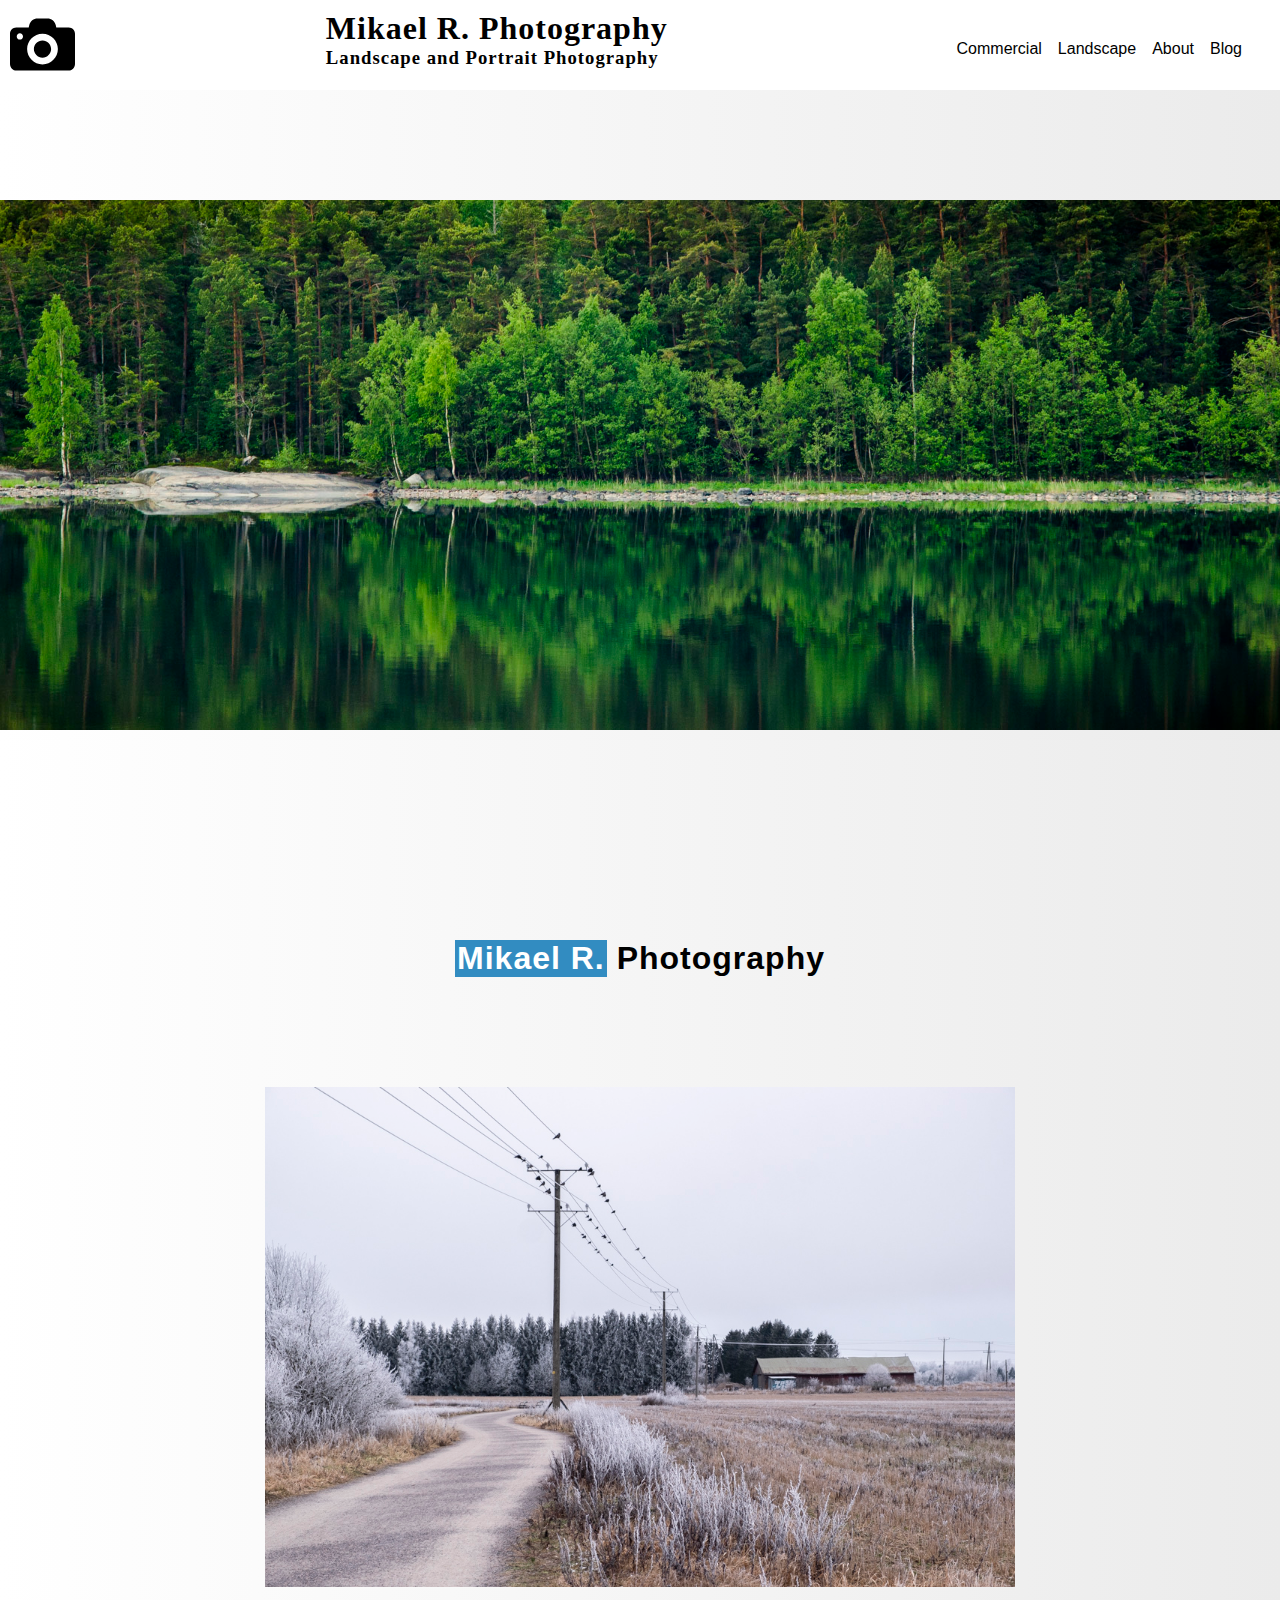
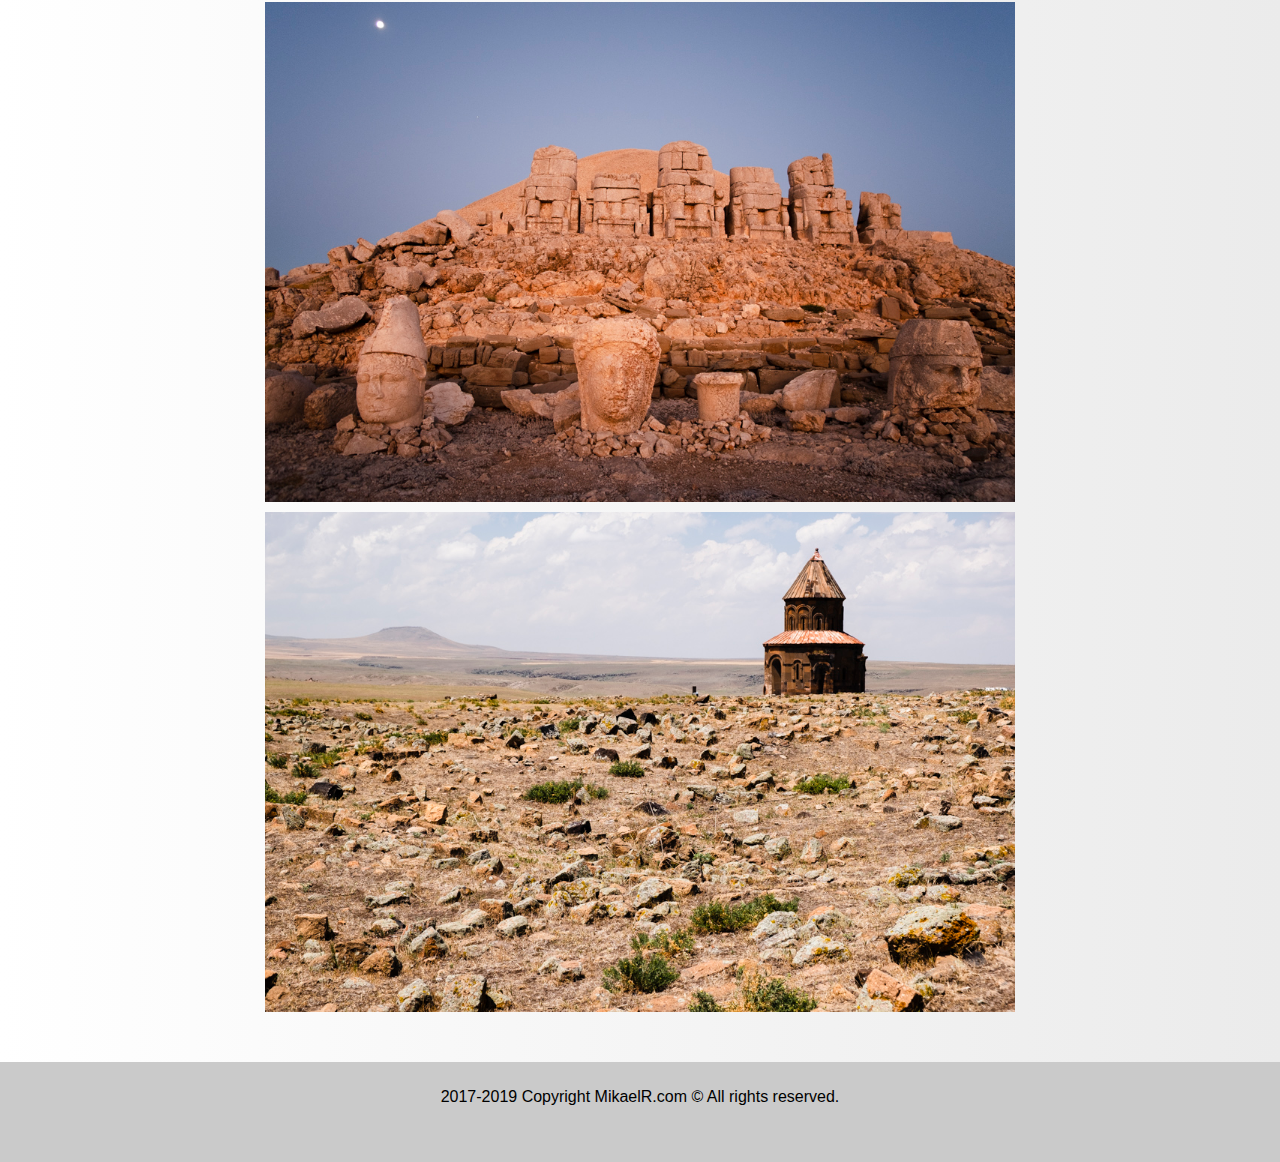
==== index.html @ 6e0b529d "added photo website template" ====
<!DOCTYPE html>
<html>
<head>
	<title>Static Photosite</title>
	<link rel="stylesheet" type="text/css" href="style.css">
    <script type="text/javascript" src="script.js"></script>
</head>
<body class="home">
    <header id="stickyheader">
        <div>
            <a href="index.html">
            <img src="camera-logo.svg" class="logo" />
            </a>
        </div>
        <div>
            <li class="listtitle">
            <div class="titleelement">
                <h1 class="title"><a href="index.html" class="linknone">Mikael R. Photography</a></h1>
            </div>
            <div class="titleelement">
                <h3 class="subtitle">Landscape and Portrait Photography</h3>
            </div>
            </li>
        </div>
        <div class="menuelement">
            <a href="commercial.html" class="menuitem">Commercial</a>
            <a href="landscape.html" class="menuitem">Landscape</a>
            <a href="about.html" class="menuitem">About</a>
            <a href="blog.html" class="menuitem">Blog</a>
        </div>
    </header>
    <div class="headerspacer"></div>
    <div class="bannerparallax"></div>
    <div class="titlecontainer">
        <div class="titleelementlow">
            <h1 class="title inverted">Mikael&nbsp;R.</h1>
            <h1 class="title">&nbsp;Photography</h1>
        </div>
    </div>
    <div class="container">
        <div class="secphoto">
           <a href="albums/album1.html"> <img class="photoframe" src="img/photo-1.jpg" /></a>
            <div class="overlay">
                <div>
                    <a href="albums/album1.html"  class="text">
                        Landscape
                    </a>
                </div>
            </div>
        </div>
        <div class="secphoto">
            <img class="photoframe" src="img/photo-2.jpg" />
            <div class="overlay">
                <div>
                     <a href="albums/album1.html" class="text">
                        Seascape
                     </a>
                </div>
            </div>
        </div>
        <div class="secphoto last">
            <img class="photoframe" src="img/photo-3.jpg" />
            <div class="overlay">
                <div>
                    <a href="albums/album1.html" class="text" >
                        Mountains
                    </a>
                </div>
            </div>
        </div>
    </div>
	<footer>
        <div>
            <p class="ftext">2017-2019 Copyright MikaelR.com © All rights reserved.</p>
        </div>
    </footer>
</body>
</html>
---- style.css ----
body {
    font-family: Arial;
    background: linear-gradient(to left, rgb(235, 235, 235) 0%, rgb(255, 255, 255) 100%);
    margin: 0px;
  }

header {
  position: fixed;
  width: 100%;
  margin-bottom: 0px;
  height: 90px;
    top: 0;
    display: flex;
    background: white;
    justify-content: space-between;
    flex-direction: row;
    flex-wrap: wrap;
    font-family: 'Roboto';
    z-index: 999;
}

footer {
  background: rgb(202, 202, 202);
  height: 100px;
  display: flex;
  justify-content: center;
  margin-top: 40px;
}

.ftext {
  padding: 10px;
}

h2 {
  margin: 5px;
}

a:link {
    color: white;
    text-decoration: none;
  }

a:visited {
    color: white;
    text-decoration: none;
  }
  
a:hover {
    text-decoration: none;
    color: rgb(233, 212, 27);
  }
  
a:active {
    text-decoration: none;
    color: white;
  }


  .sticky {
    position: fixed;
    top: 0;
    width: 100%;
  }

  .sticky + .header {
    padding-top: 102px;
  }

.inverted {
  background-color: #328cc1;
  color: white;
  padding: 0px 2px;
}

.headerspacer {
  margin-bottom: 90px;
}


.title {
  letter-spacing: 1px;
  margin: 0;
  text-align: center;
}

.linknone {
  text-decoration: none;
}

a.linknone {
  font-family: 'Roboto';
  color: black;
}

a.linknone:hover {
  color: black;
  background-color: white;
}

.subtitle {
 margin: 0;
 letter-spacing: 1px;
}

.listtitle {
  list-style: none;
  padding: 10px;
}

.banner {
  width: 100%;
  margin-bottom: 10px;
  display: flex;
  object-fit: contain;
  position: relative;
  flex-wrap: wrap;
  justify-content: space-between; 
  
}

.bannerparallax {
 
  background-image: url("img/background.jpg");
  min-height: 750px; 
  width: 100%;
  background-attachment: fixed;
  background-position: center;
  background-repeat: no-repeat;
  background-size: contain;
}

@media only screen and (max-device-width: 1366px) {
  .bannerparallax {
    background-attachment: scroll;
  }
}

.titlecontainer {
  margin: 100px 0px;
  display: flex;
  flex-wrap: wrap;
  justify-content: center;
}


.logo {
  height: 65px;
  width: 65px;
  padding: 12px 0px 0px 10px;
}

.titleelement {
  display: flex;
}



.titleelementlow {
  display: flex;
  flex-wrap: wrap;
  align-content: center;
  text-align: center;
}

.menuelement {
  margin: 30px;
  background: white;
  display: flex;
  justify-content: space-between;
  flex-wrap: wrap;
}

a.menuitem:hover {
    color: #1e87c4;
    background-color: #d6eaf6;
}

a.menuitem {
  margin: 5px; 
  font-family: Garamond, sans-serif;
  text-align: center;
  color: black;
  padding: 5px 3px;
}

.container {
    padding: 0px;
    font-family: 'Courier New', Courier, monospace;
    display: flex;
    flex-wrap: wrap;
    flex-direction: row;
    justify-content: center;
}

.containeralbum {
  padding: 0px;
  width: 100%;
  font-family: 'Courier New', Courier, monospace;
  display: flex;
  flex-wrap: wrap;
  align-items: center;
  flex-direction: column;
  justify-content: center;
}

.secalbum {
  width: 100%;
}

.section {
    max-width: 100%;
    height: auto;
    position: relative;
    display: flex;
    flex-wrap: wrap;
    justify-content: space-between;
}

.floatr {
  float: left;
}


.bodytext {
  margin: 10px 10px 0px 10px;
  max-width: 75%;
  height: auto;
  position: relative;
  display: block;
  padding-bottom: 300px;
}

.longtext {
  max-width: 100%;
  height: auto;
  display: inline-block;
  padding: 10px;
}

.secphoto {
    margin: 10px 10px 0px 10px;
    max-width: 100%;
    height: auto;
    position: relative;
    display: flex;
    flex-wrap: wrap;
    flex-direction: row;
    justify-content: space-between; 
}

.gcover {
  margin: 10px 10px 0px 10px;
  max-width: 100%;
  height: auto;
  position: relative;
  display: flex;
  flex-wrap: wrap;
  flex-direction: row;
  justify-content: space-between; 
}

.gcover:hover .photoframe {
  opacity: 0.7;
}

.gcover:hover .overlay {
  opacity: 0.9;
}

.album {
    max-width: 100%;
    padding: 50px 0px 0px 0px;
    max-height: 800px; 
    transition: .5s ease;
}

.imgtitle {
  font-family: 'Noto Mono';
  font-size: 20px;
}


.secphoto.last {
   margin-bottom: 10px;
}


.photoframe {
    max-width: 100%;
    max-height: 500px;
    object-fit: contain;
    transition: .5s ease;
}

.big {
  height: 700px;
}

p {
    text-align: center;
}

.overlay {
    position: absolute;
    display: inline-block;
    object-fit: contain;
    padding: 10px;
    top: 45%;
    left: 50%;
    opacity: 0;
    transition: .5s ease;
    
  }

  .secphoto:hover .photoframe {
    opacity: 0.7;
  }
  
  .secphoto:hover .overlay {
    opacity: 0.9;
  }

  .text {
    color: white;
    background-color: #4177eb;
    font-size: 16px;
    padding: 16px 32px;
    font-size: 20px;
    position: absolute;
    display: inline-block;
    top: 50%;
    left: 50%;
    -webkit-transform: translate(-50%, -50%);
    -ms-transform: translate(-50%, -50%);
    transform: translate(-50%, -50%);
    text-align: center;
    cursor: pointer;
  }

  .text:hover {
    color: #4177eb;
    background-color: white;
  }
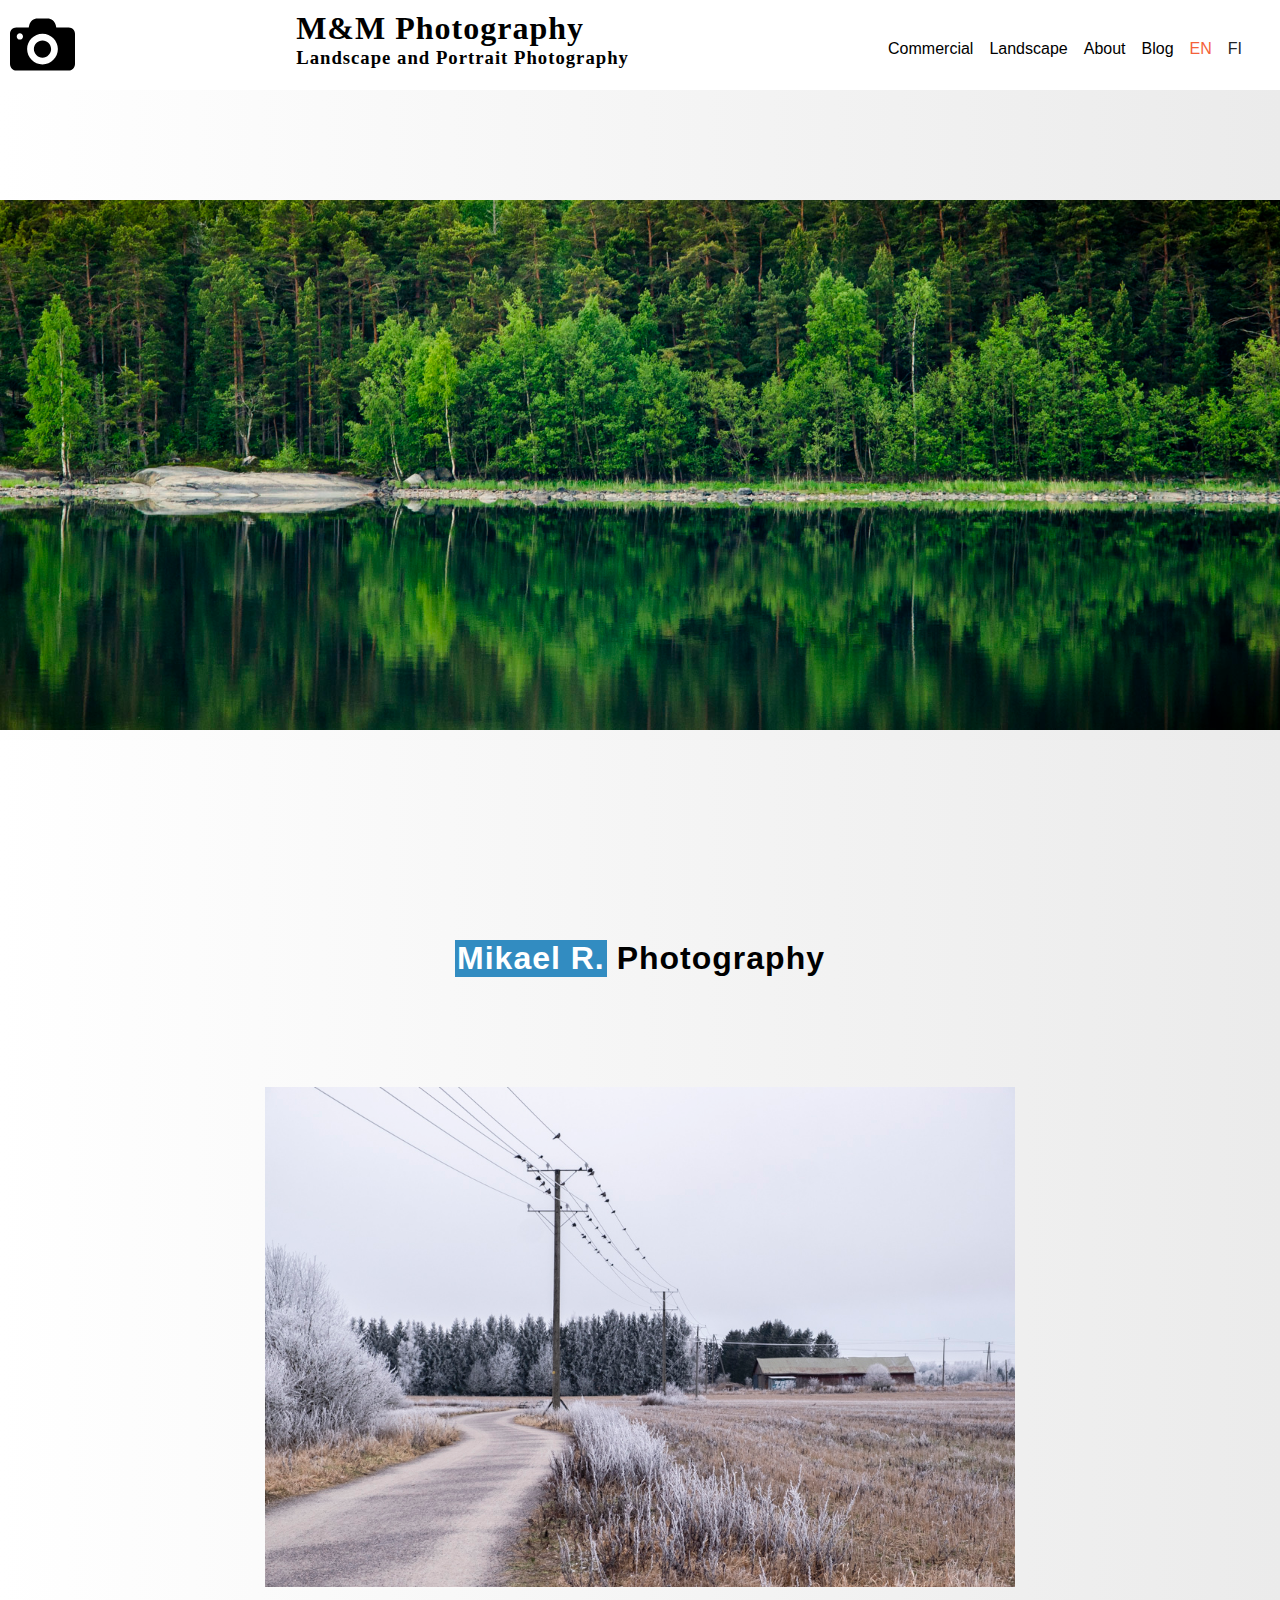
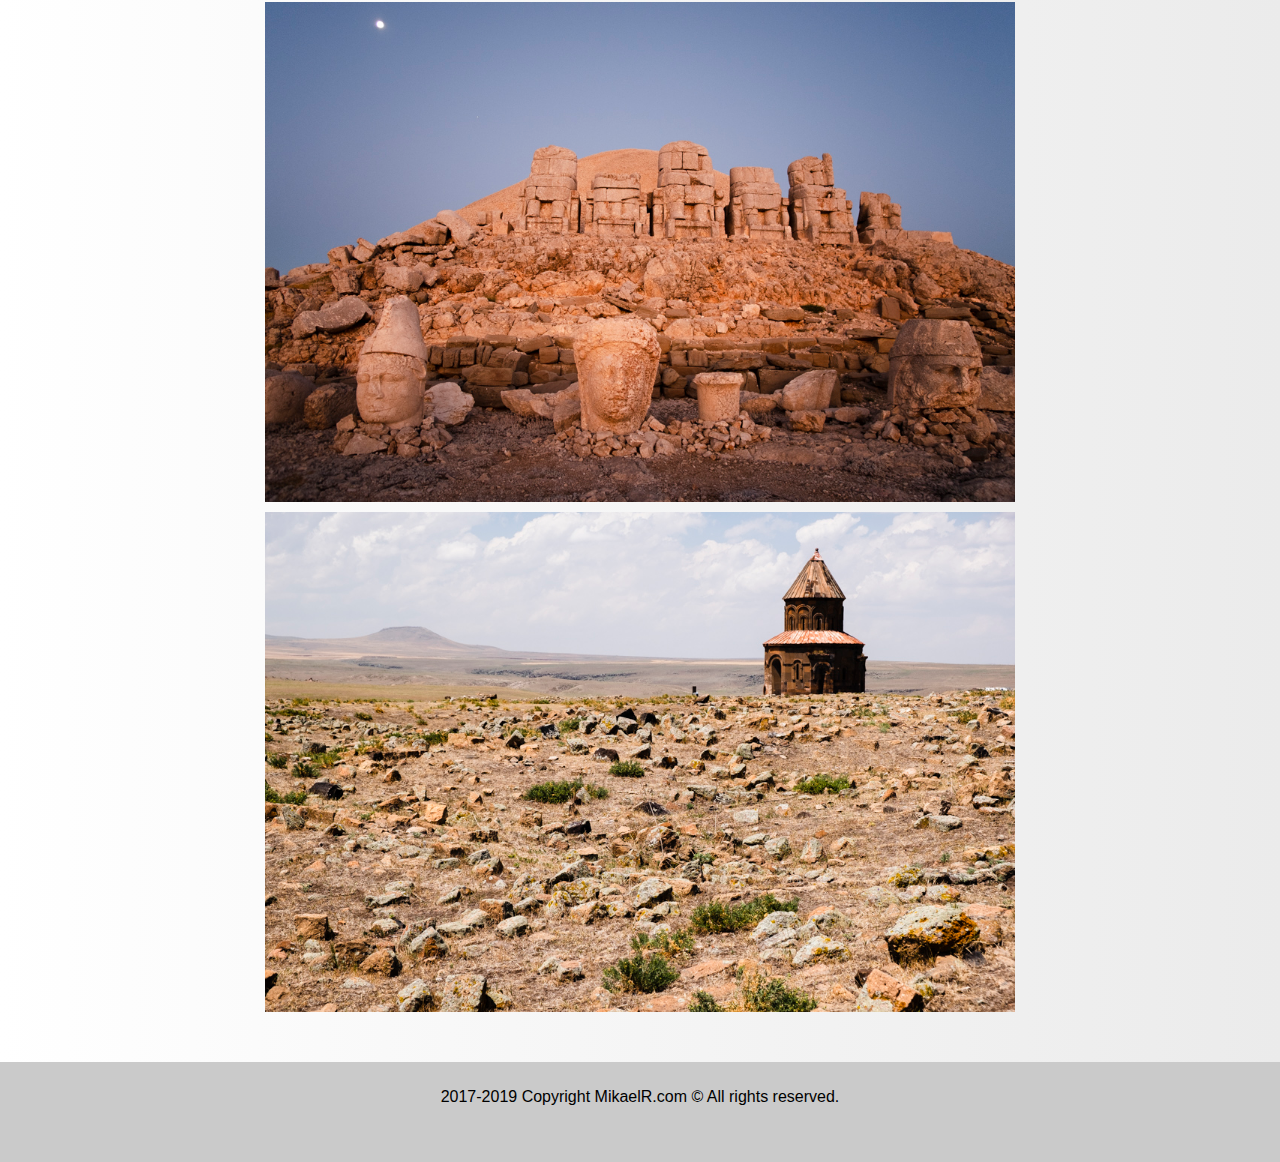
==== commit 29c492a9: "added language switching function" ====
--- a/index.html
+++ b/index.html
@@ -3,9 +3,12 @@
 <head>
 	<title>Static Photosite</title>
 	<link rel="stylesheet" type="text/css" href="style.css">
-    <script type="text/javascript" src="script.js"></script>
+    <script type="text/javascript" src="js/script.js"></script>
+    <script src="https://ajax.googleapis.com/ajax/libs/jquery/3.5.1/jquery.min.js"></script>
+    <script src="js/translate.js"></script>
+    <script src="js/index.js"></script>
 </head>
-<body class="home">
+<body class="home" onload="translate('en','lng-tag')">
     <header id="stickyheader">
         <div>
             <a href="index.html">
@@ -15,7 +18,7 @@
         <div>
             <li class="listtitle">
             <div class="titleelement">
-                <h1 class="title"><a href="index.html" class="linknone">Mikael R. Photography</a></h1>
+                <h1 class="title"><a href="index.html" class="linknone" lng-tag="title"></a></h1>
             </div>
             <div class="titleelement">
                 <h3 class="subtitle">Landscape and Portrait Photography</h3>
@@ -27,6 +30,8 @@
             <a href="landscape.html" class="menuitem">Landscape</a>
             <a href="about.html" class="menuitem">About</a>
             <a href="blog.html" class="menuitem">Blog</a>
+            <a class="menuitem lng" id="enTranslator" href="javascript:void(0);">EN</a>
+            <a class="menuitem lng" id="fiTranslator" href="javascript:void(0);">FI</a>
         </div>
     </header>
     <div class="headerspacer"></div>
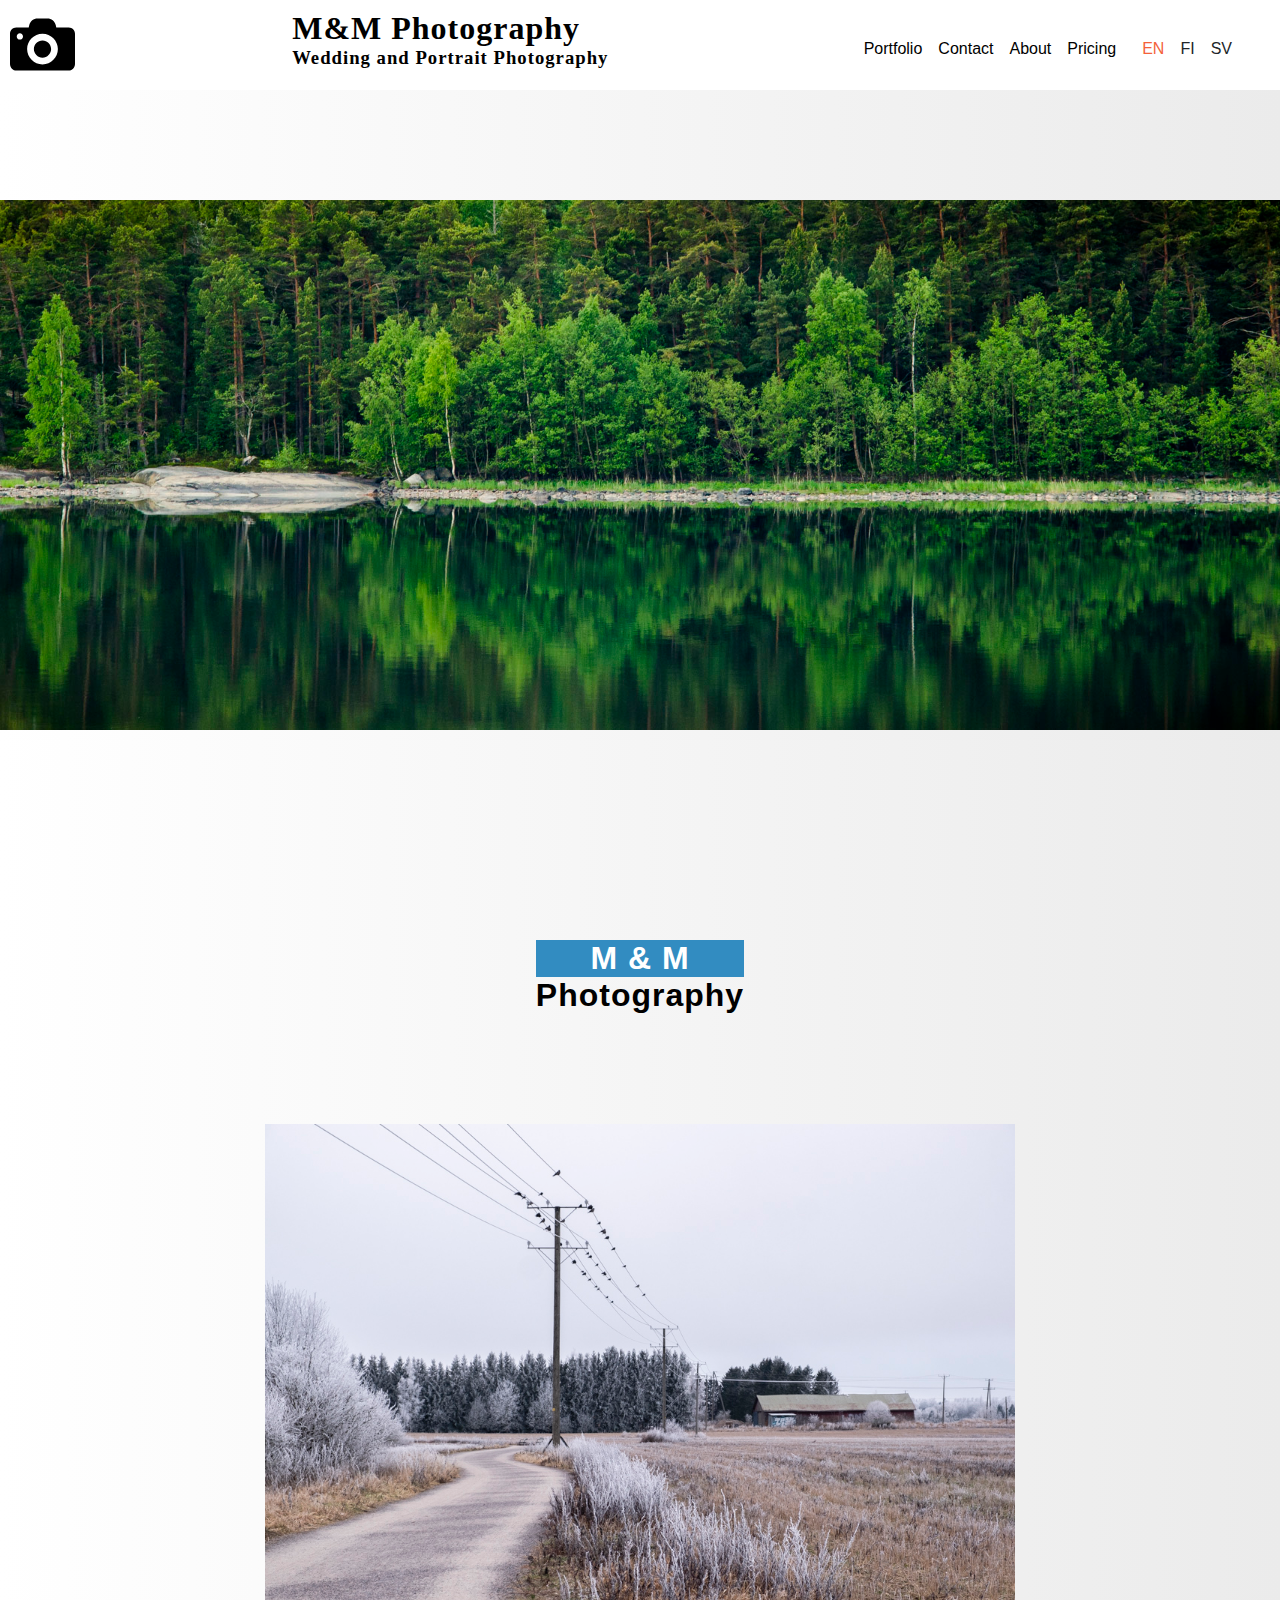
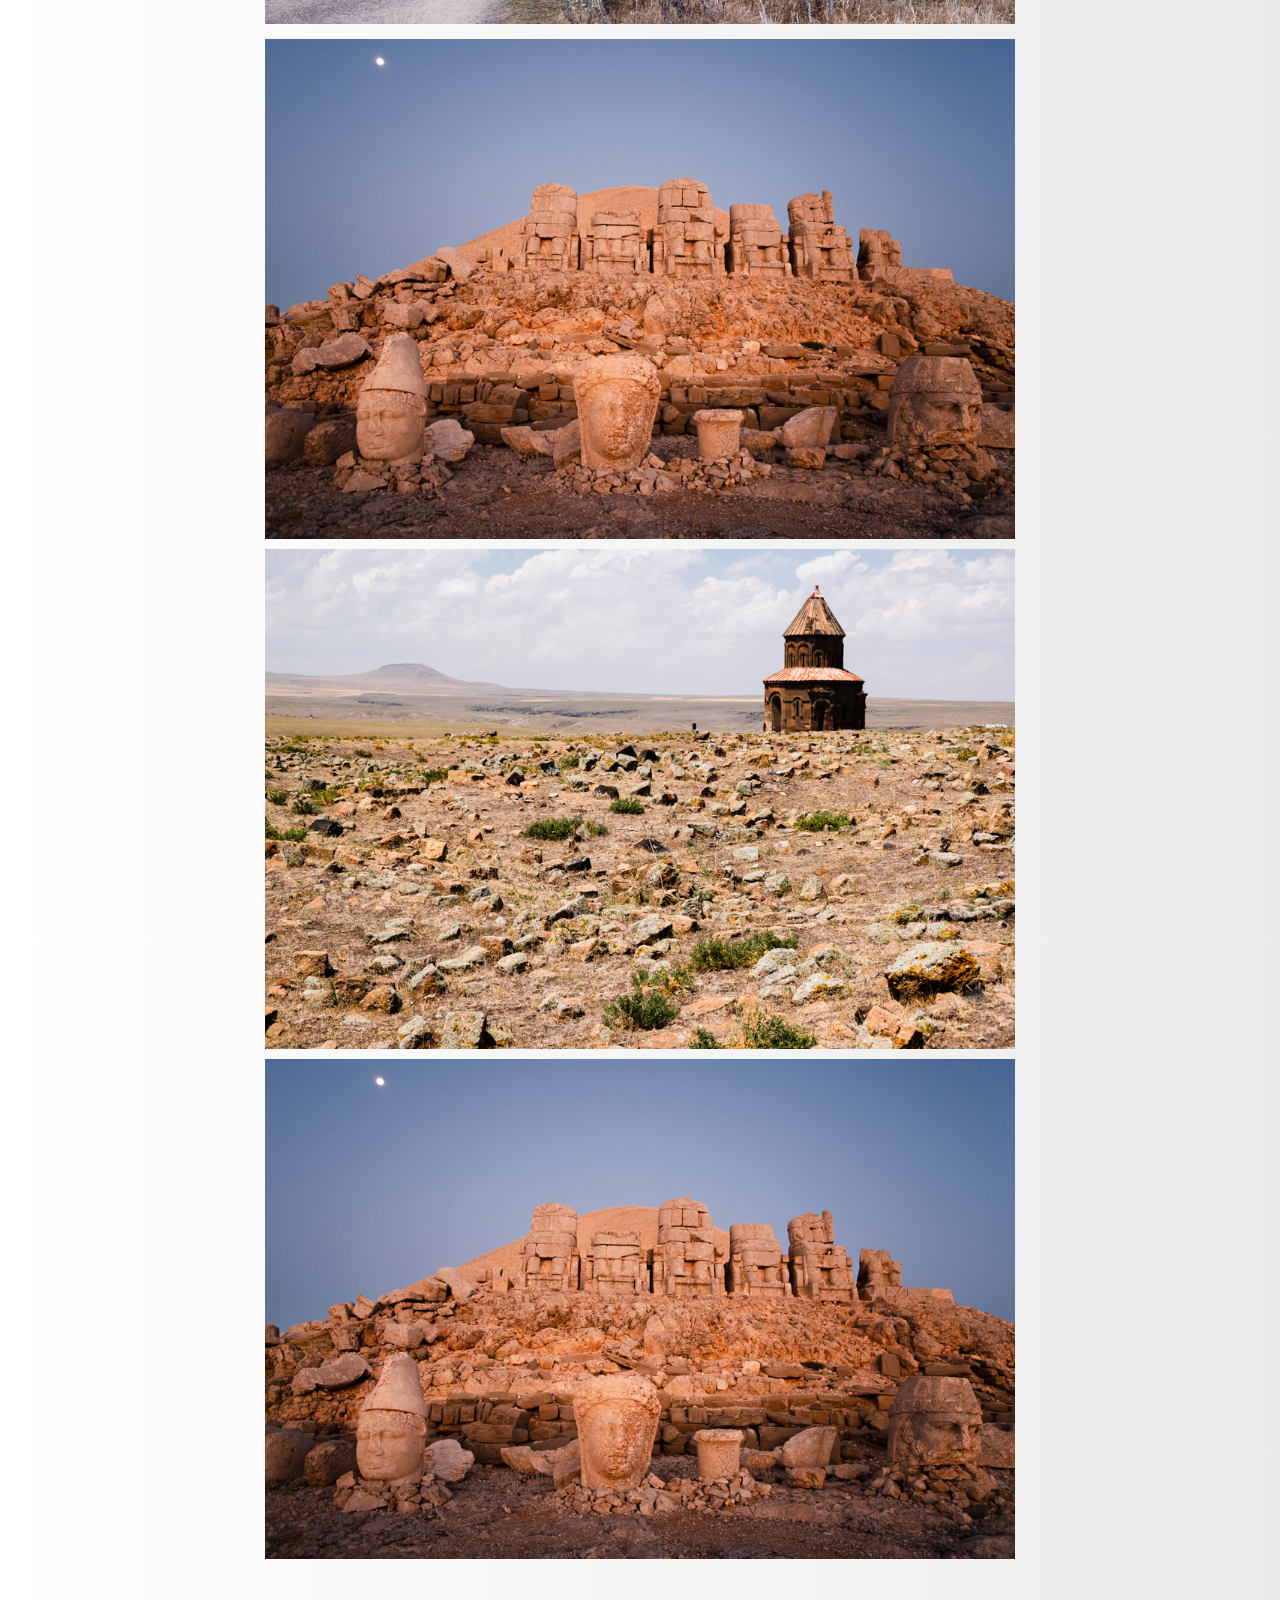
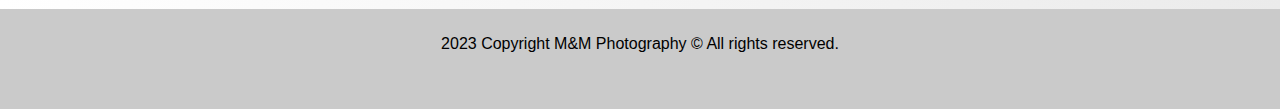
==== commit ca564542: "Updated index page" ====
--- a/index.html
+++ b/index.html
@@ -12,71 +12,79 @@
     <header id="stickyheader">
         <div>
             <a href="index.html">
-            <img src="camera-logo.svg" class="logo" />
+            <img src="logo.svg" class="logo" />
             </a>
         </div>
         <div>
-            <li class="listtitle">
-            <div class="titleelement">
-                <h1 class="title"><a href="index.html" class="linknone" lng-tag="title"></a></h1>
+            <li class="list-title">
+            <div class="title-element">
+                <h1 class="title"><a href="index.html" class="link-none" lng-tag="title"></a></h1>
             </div>
-            <div class="titleelement">
-                <h3 class="subtitle">Landscape and Portrait Photography</h3>
+            <div class="title-element">
+                <h3 class="title-sub" lng-tag="title-sub"></h3>
             </div>
             </li>
         </div>
-        <div class="menuelement">
-            <a href="commercial.html" class="menuitem">Commercial</a>
-            <a href="landscape.html" class="menuitem">Landscape</a>
-            <a href="about.html" class="menuitem">About</a>
-            <a href="blog.html" class="menuitem">Blog</a>
-            <a class="menuitem lng" id="enTranslator" href="javascript:void(0);">EN</a>
-            <a class="menuitem lng" id="fiTranslator" href="javascript:void(0);">FI</a>
+        <div class="menu-element">
+            <a href="portfolio.html" class="menu-item" lng-tag="portfolio"></a>
+            <a href="contact.html" class="menu-item" lng-tag="contact"></a>
+            <a href="about.html" class="menu-item" lng-tag="about"></a>
+            <a href="pricing.html" class="menu-item" lng-tag="pricing"></a>
+            <div class="lang-select">
+                <a class="lang-item" id="enTranslator" href="javascript:void(0);">EN</a>
+                <a class="lang-item" id="fiTranslator" href="javascript:void(0);">FI</a>
+                <a class="lang-item" id="svTranslator" href="javascript:void(0);">SV</a>
+            </div>
         </div>
     </header>
-    <div class="headerspacer"></div>
-    <div class="bannerparallax"></div>
-    <div class="titlecontainer">
-        <div class="titleelementlow">
-            <h1 class="title inverted">Mikael&nbsp;R.</h1>
-            <h1 class="title">&nbsp;Photography</h1>
+    <div class="header-spacer"></div>
+    <div class="banner-parallax"></div>
+    <div class="title-container">
+        <div class="title-elementlow">
+            <h1 class="title inverted">M&nbsp;&&nbsp;M</h1>
+            <h1 class="title" lng-tag="photo"></h1>
         </div>
     </div>
     <div class="container">
-        <div class="secphoto">
-           <a href="albums/album1.html"> <img class="photoframe" src="img/photo-1.jpg" /></a>
+        <div class="sec-photo">
+           <a href="albums/album1.html"> <img class="photo-frame" src="img/photo-1.jpg" /></a>
             <div class="overlay">
                 <div>
-                    <a href="albums/album1.html"  class="text">
-                        Landscape
+                    <a href="albums/album1.html"  class="text" lng-tag="wedding">
                     </a>
                 </div>
             </div>
         </div>
-        <div class="secphoto">
-            <img class="photoframe" src="img/photo-2.jpg" />
+        <div class="sec-photo">
+            <img class="photo-frame" src="img/photo-2.jpg" />
             <div class="overlay">
                 <div>
-                     <a href="albums/album1.html" class="text">
-                        Seascape
+                     <a href="albums/album1.html" class="text" lng-tag="couples">
                      </a>
                 </div>
             </div>
         </div>
-        <div class="secphoto last">
-            <img class="photoframe" src="img/photo-3.jpg" />
+        <div class="sec-photo">
+            <img class="photo-frame" src="img/photo-3.jpg" />
             <div class="overlay">
                 <div>
-                    <a href="albums/album1.html" class="text" >
-                        Mountains
-                    </a>
+                     <a href="albums/album1.html" class="text" lng-tag="portrait">
+                     </a>
+                </div>
+            </div>
+        </div>
+        <div class="sec-photo last">
+            <img class="photo-frame" src="img/photo-4.jpg" />
+            <div class="overlay">
+                <div>
+                    <a href="albums/album1.html" class="text" lng-tag="event"></a>
                 </div>
             </div>
         </div>
     </div>
 	<footer>
         <div>
-            <p class="ftext">2017-2019 Copyright MikaelR.com © All rights reserved.</p>
+            <p class="footer-text" lng-tag="footer">copyright</p>
         </div>
     </footer>
 </body>
--- a/style.css
+++ b/style.css
@@ -27,7 +27,7 @@
   margin-top: 40px;
 }
 
-.ftext {
+.footer-text {
   padding: 10px;
 }
 
@@ -72,7 +72,7 @@
   padding: 0px 2px;
 }
 
-.headerspacer {
+.header-spacer {
   margin-bottom: 90px;
 }
 
@@ -83,26 +83,26 @@
   text-align: center;
 }
 
-.linknone {
+.link-none {
   text-decoration: none;
 }
 
-a.linknone {
+a.link-none {
   font-family: 'Roboto';
   color: black;
 }
 
-a.linknone:hover {
+a.link-none:hover {
   color: black;
   background-color: white;
 }
 
-.subtitle {
+.title-sub {
  margin: 0;
  letter-spacing: 1px;
 }
 
-.listtitle {
+.list-title {
   list-style: none;
   padding: 10px;
 }
@@ -118,7 +118,7 @@
   
 }
 
-.bannerparallax {
+.banner-parallax {
  
   background-image: url("img/background.jpg");
   min-height: 750px; 
@@ -130,12 +130,12 @@
 }
 
 @media only screen and (max-device-width: 1366px) {
-  .bannerparallax {
+  .banner-parallax {
     background-attachment: scroll;
   }
 }
 
-.titlecontainer {
+.title-container {
   margin: 100px 0px;
   display: flex;
   flex-wrap: wrap;
@@ -149,20 +149,20 @@
   padding: 12px 0px 0px 10px;
 }
 
-.titleelement {
-  display: flex;
-}
-
-
-
-.titleelementlow {
+.title-element {
+  display: flex;
+}
+
+
+
+.title-element-low {
   display: flex;
   flex-wrap: wrap;
   align-content: center;
   text-align: center;
 }
 
-.menuelement {
+.menu-element {
   margin: 30px;
   background: white;
   display: flex;
@@ -170,12 +170,27 @@
   flex-wrap: wrap;
 }
 
-a.menuitem:hover {
+a.menu-item:hover {
     color: #1e87c4;
     background-color: #d6eaf6;
 }
 
-a.menuitem {
+a.menu-item {
+  margin: 5px; 
+  font-family: Garamond, sans-serif;
+  text-align: center;
+  color: black;
+  padding: 5px 3px;
+}
+
+.lang-select {
+  margin: 0px 10px 0px 10px;
+  display: flex;
+  justify-content: space-between;
+  flex-wrap: wrap;
+}
+
+.lang-item {
   margin: 5px; 
   font-family: Garamond, sans-serif;
   text-align: center;
@@ -192,7 +207,7 @@
     justify-content: center;
 }
 
-.containeralbum {
+.container-album {
   padding: 0px;
   width: 100%;
   font-family: 'Courier New', Courier, monospace;
@@ -203,7 +218,7 @@
   justify-content: center;
 }
 
-.secalbum {
+.sec-album {
   width: 100%;
 }
 
@@ -221,7 +236,7 @@
 }
 
 
-.bodytext {
+.body-text {
   margin: 10px 10px 0px 10px;
   max-width: 75%;
   height: auto;
@@ -230,14 +245,14 @@
   padding-bottom: 300px;
 }
 
-.longtext {
+.long-text {
   max-width: 100%;
   height: auto;
   display: inline-block;
   padding: 10px;
 }
 
-.secphoto {
+.sec-photo {
     margin: 10px 10px 0px 10px;
     max-width: 100%;
     height: auto;
@@ -259,7 +274,7 @@
   justify-content: space-between; 
 }
 
-.gcover:hover .photoframe {
+.gcover:hover .photo-frame {
   opacity: 0.7;
 }
 
@@ -274,18 +289,18 @@
     transition: .5s ease;
 }
 
-.imgtitle {
+.img-title {
   font-family: 'Noto Mono';
   font-size: 20px;
 }
 
 
-.secphoto.last {
+.sec-photo.last {
    margin-bottom: 10px;
 }
 
 
-.photoframe {
+.photo-frame {
     max-width: 100%;
     max-height: 500px;
     object-fit: contain;
@@ -312,11 +327,11 @@
     
   }
 
-  .secphoto:hover .photoframe {
+  .sec-photo:hover .photoframe {
     opacity: 0.7;
   }
   
-  .secphoto:hover .overlay {
+  .sec-photo:hover .overlay {
     opacity: 0.9;
   }
 
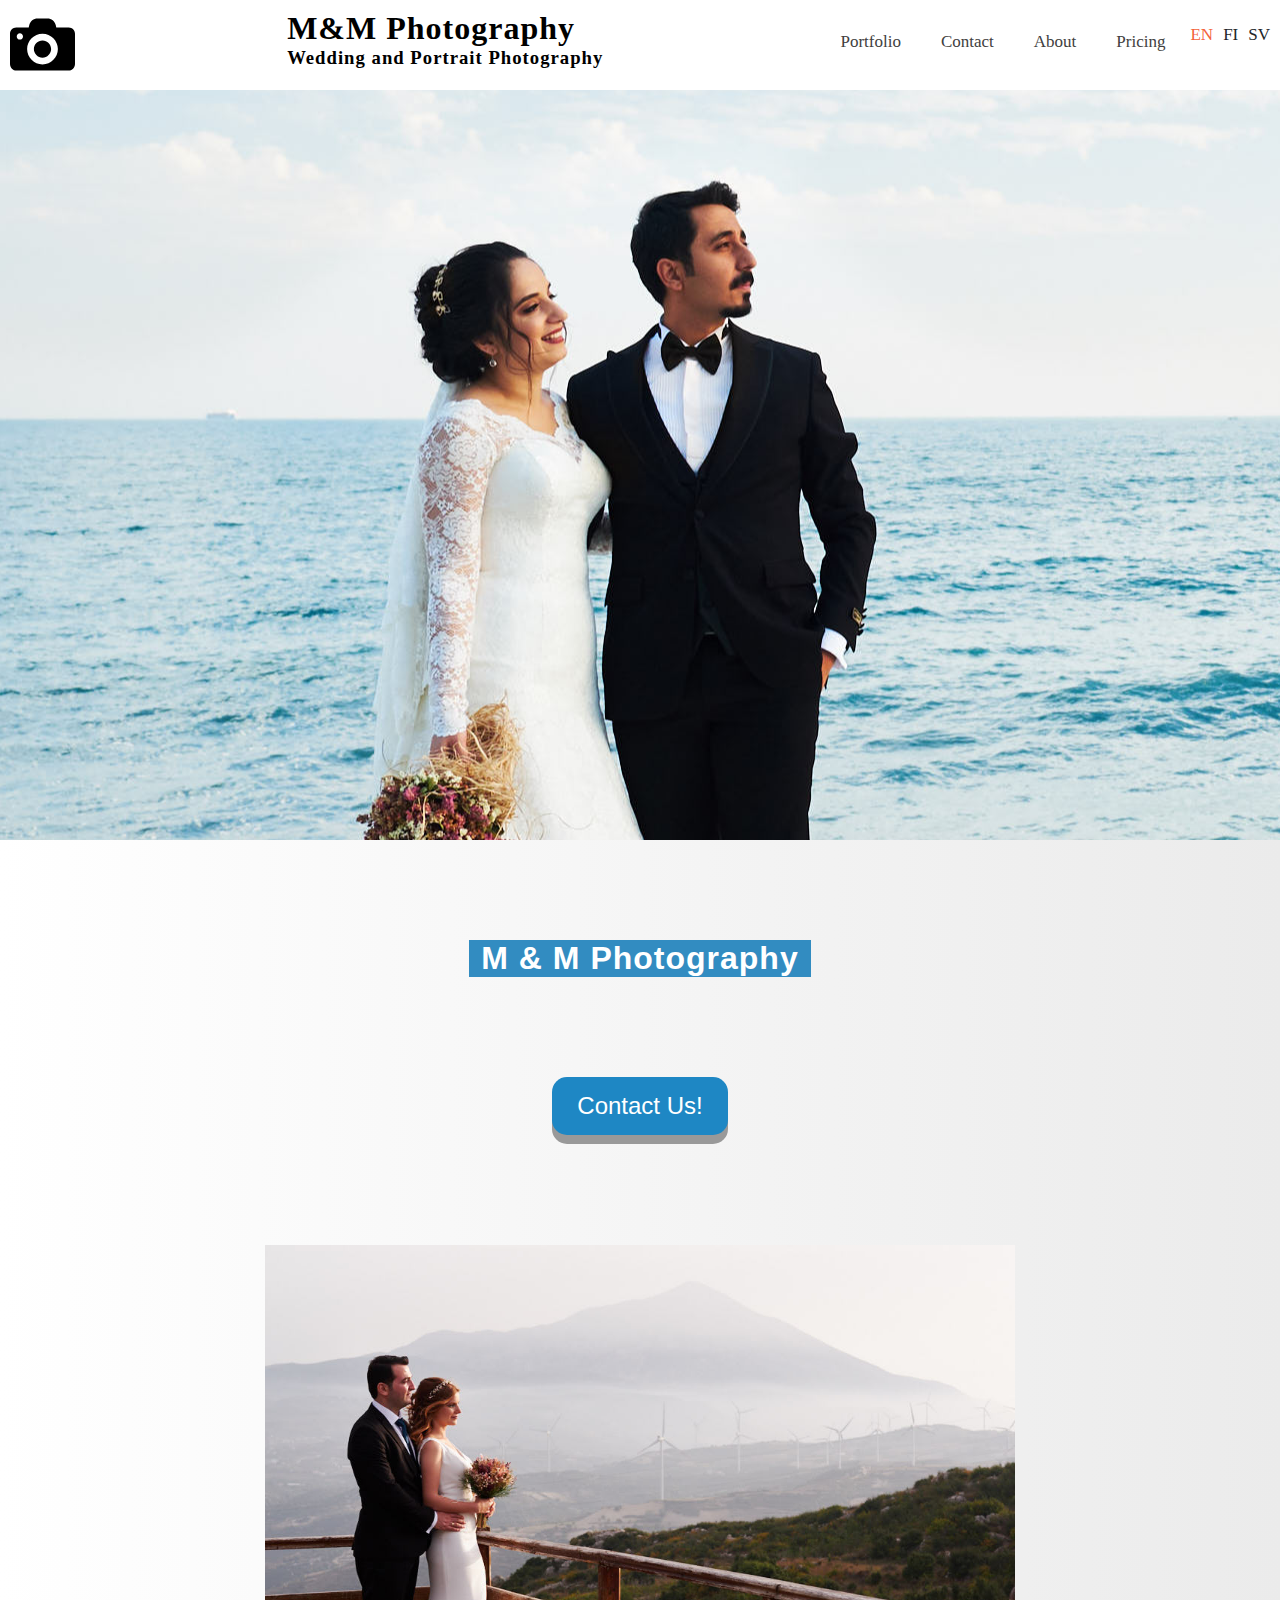
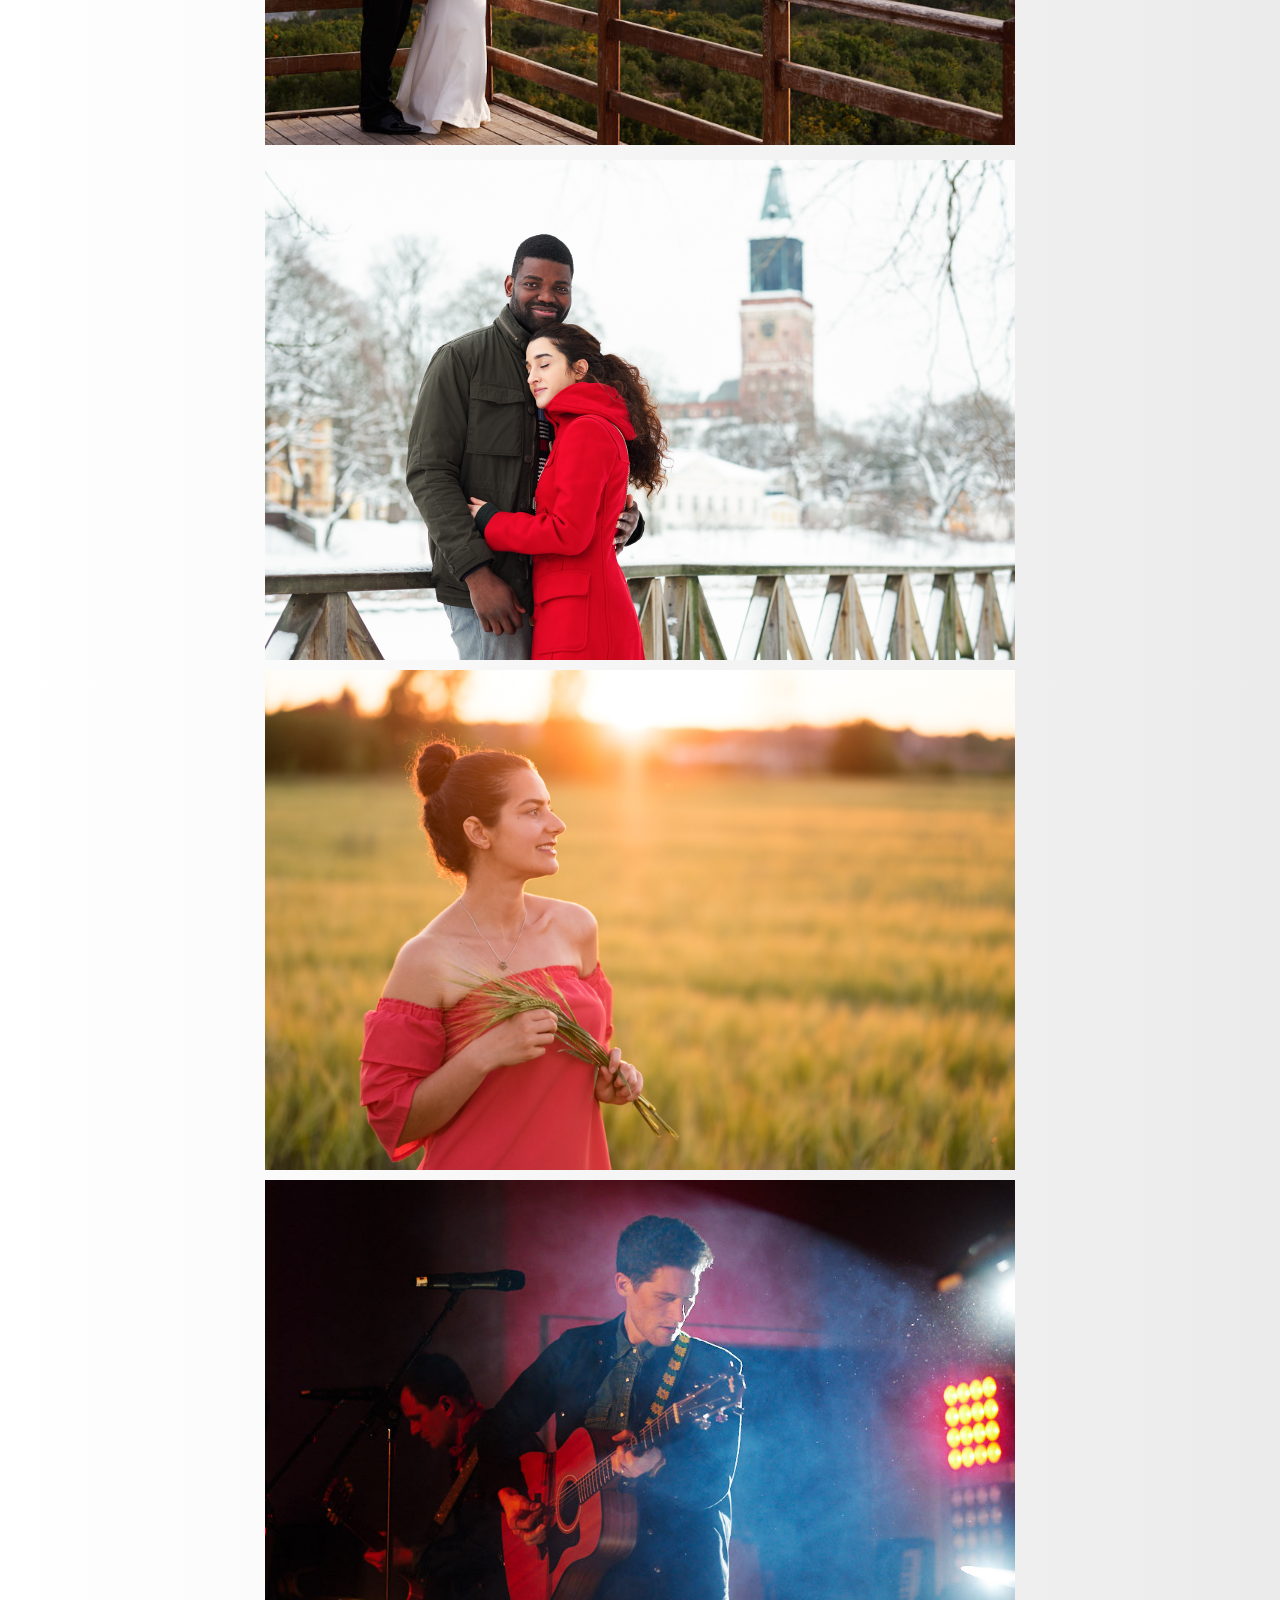
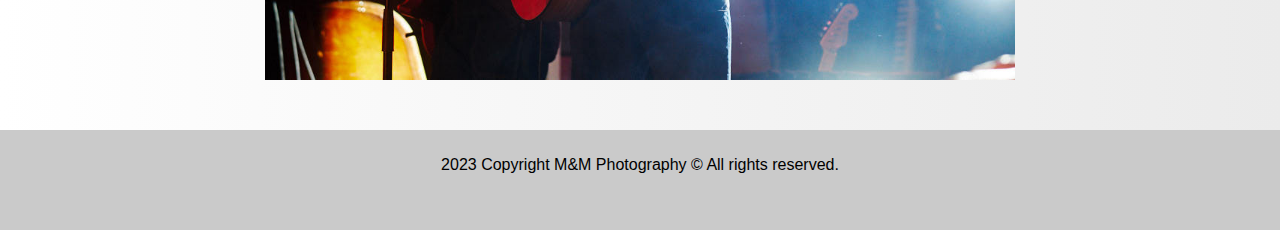
==== commit 2286ad54: "Updates Saturday" ====
--- a/index.html
+++ b/index.html
@@ -25,59 +25,69 @@
             </div>
             </li>
         </div>
-        <div class="menu-element">
-            <a href="portfolio.html" class="menu-item" lng-tag="portfolio"></a>
-            <a href="contact.html" class="menu-item" lng-tag="contact"></a>
-            <a href="about.html" class="menu-item" lng-tag="about"></a>
-            <a href="pricing.html" class="menu-item" lng-tag="pricing"></a>
-            <div class="lang-select">
-                <a class="lang-item" id="enTranslator" href="javascript:void(0);">EN</a>
-                <a class="lang-item" id="fiTranslator" href="javascript:void(0);">FI</a>
-                <a class="lang-item" id="svTranslator" href="javascript:void(0);">SV</a>
-            </div>
+        <div class="topnav" id="navMenu">
+            <a href="javascript:void(0);" class="icon" onclick="showMenu()">
+                <div class="menu-icon">
+                     <div></div>
+                     <div></div>
+                     <div></div>
+                </div>
+            </a>
+            <div class="topnav-space"></div>
+            <a href="portfolio.html" lng-tag="portfolio"></a>
+            <a href="contact.html" lng-tag="contact"></a>
+            <a href="about.html" lng-tag="about"></a>
+            <a href="pricing.html" lng-tag="pricing"></a>
+                <a class="lang-select" id="enTranslator" href="javascript:void(0);">EN</a>
+                <a class="lang-select" id="fiTranslator" href="javascript:void(0);">FI</a>
+                <a class="lang-select" id="svTranslator" href="javascript:void(0);">SV</a>
         </div>
     </header>
     <div class="header-spacer"></div>
     <div class="banner-parallax"></div>
-    <div class="title-container">
-        <div class="title-elementlow">
-            <h1 class="title inverted">M&nbsp;&&nbsp;M</h1>
-            <h1 class="title" lng-tag="photo"></h1>
+    <div class="title-low-container">
+        <div class="title-element-low">
+            <h1 class="title inverted" lng-tag="title-low"></h1>
         </div>
+    </div>
+    <div class="home-contact">
+        <a href="contact.html">
+            <button class="contact-button" type="button" lng-tag="c-button"></button>
+        </a>
     </div>
     <div class="container">
         <div class="sec-photo">
-           <a href="albums/album1.html"> <img class="photo-frame" src="img/photo-1.jpg" /></a>
+           <a href="wedding.html"> <img class="photo-frame" src="img/front-page/wedding.jpg" /></a>
             <div class="overlay">
                 <div>
-                    <a href="albums/album1.html"  class="text" lng-tag="wedding">
+                    <a href="wedding.html"  class="text" lng-tag="wedding">
                     </a>
                 </div>
             </div>
         </div>
         <div class="sec-photo">
-            <img class="photo-frame" src="img/photo-2.jpg" />
+            <img class="photo-frame" src="img/front-page/couples.jpg" />
             <div class="overlay">
                 <div>
-                     <a href="albums/album1.html" class="text" lng-tag="couples">
+                     <a href="couples.html" class="text" lng-tag="couples">
                      </a>
                 </div>
             </div>
         </div>
         <div class="sec-photo">
-            <img class="photo-frame" src="img/photo-3.jpg" />
+            <img class="photo-frame" src="img/front-page/portrait.jpg" />
             <div class="overlay">
                 <div>
-                     <a href="albums/album1.html" class="text" lng-tag="portrait">
+                     <a href="portrait.html" class="text" lng-tag="portrait">
                      </a>
                 </div>
             </div>
         </div>
         <div class="sec-photo last">
-            <img class="photo-frame" src="img/photo-4.jpg" />
+            <img class="photo-frame" src="img/front-page/event.jpg" />
             <div class="overlay">
                 <div>
-                    <a href="albums/album1.html" class="text" lng-tag="event"></a>
+                    <a href="event.html" class="text" lng-tag="event"></a>
                 </div>
             </div>
         </div>
--- a/style.css
+++ b/style.css
@@ -80,7 +80,11 @@
 .title {
   letter-spacing: 1px;
   margin: 0;
-  text-align: center;
+  text-align: left;
+}
+
+.title a {
+  text-align: left;
 }
 
 .link-none {
@@ -105,6 +109,7 @@
 .list-title {
   list-style: none;
   padding: 10px;
+  align-content: left;
 }
 
 .banner {
@@ -120,13 +125,13 @@
 
 .banner-parallax {
  
-  background-image: url("img/background.jpg");
+  background-image: url("img/front-page/background.jpg");
   min-height: 750px; 
   width: 100%;
   background-attachment: fixed;
   background-position: center;
   background-repeat: no-repeat;
-  background-size: contain;
+  background-size: auto;
 }
 
 @media only screen and (max-device-width: 1366px) {
@@ -135,7 +140,7 @@
   }
 }
 
-.title-container {
+.title-low-container {
   margin: 100px 0px;
   display: flex;
   flex-wrap: wrap;
@@ -151,9 +156,9 @@
 
 .title-element {
   display: flex;
-}
-
-
+  align-content: left;
+  text-align: left;
+}
 
 .title-element-low {
   display: flex;
@@ -162,40 +167,79 @@
   text-align: center;
 }
 
-.menu-element {
-  margin: 30px;
-  background: white;
-  display: flex;
-  justify-content: space-between;
-  flex-wrap: wrap;
-}
-
-a.menu-item:hover {
-    color: #1e87c4;
-    background-color: #d6eaf6;
-}
-
-a.menu-item {
-  margin: 5px; 
-  font-family: Garamond, sans-serif;
+.topnav {
+  overflow: hidden;
+  background-color: #ffffff;
+  margin: 20px 5px
+}
+
+.topnav-space {
+  padding-top: 50px;
+  display: none;
+}
+
+.topnav a {
+  float: left;
+  display: block;
+  color: #414040;
+  text-align: center;
+  padding: 12px 20px;
+  text-decoration: none;
+  font-size: 17px;
+}
+
+.topnav a:hover {
+  background-color: #c2c2c2;
+  color: rgb(255, 255, 255);
+}
+
+.topnav a.active {
+  background-color: #f7f7f7;
+  color: rgb(0, 0, 0);
+}
+
+.topnav .icon {
+  display: none;
+}
+
+@media screen and (max-width: 800px) {
+  .topnav a {display: none;}
+  .topnav-space {display:block;}
+  .topnav a.icon {
+    float: right;
+    display: block;
+  }
+}
+
+@media screen and (max-width: 800px) {
+  .topnav.responsive {position: relative;}
+  .topnav.responsive .icon {
+    position: absolute;
+    right: 0;
+    top: 0;
+  }
+  .topnav.responsive a {
+    float: none;
+    display: block;
+    text-align: left;
+  }
+}
+
+.lang-select {
+  margin: 5px 2px;
+  padding: 0px 0px;
+}
+
+a.lang-select {
+  margin: 0px, 2px; 
   text-align: center;
   color: black;
-  padding: 5px 3px;
-}
-
-.lang-select {
-  margin: 0px 10px 0px 10px;
-  display: flex;
-  justify-content: space-between;
-  flex-wrap: wrap;
-}
-
-.lang-item {
-  margin: 5px; 
-  font-family: Garamond, sans-serif;
-  text-align: center;
-  color: black;
-  padding: 5px 3px;
+  padding: 0px 3px;
+}
+
+.lang-select a:hover {
+  background-color: #ffffff;
+  color: rgb(255, 255, 255);
 }
 
 .container {
@@ -355,4 +399,52 @@
   .text:hover {
     color: #4177eb;
     background-color: white;
-  }+  }
+
+  .home-contact {
+    margin: 100px 0px;
+    display: flex;
+    flex-wrap: wrap;
+    justify-content: center;
+  }
+  
+  .contact-button {
+    display: inline-block;
+    padding: 15px 25px;
+    font-size: 24px;
+    cursor: pointer;
+    text-align: center;
+    text-decoration: none;
+    outline: none;
+    color: #fff;
+    background-color: #1e87c4;
+    border: none;
+    border-radius: 15px;
+    box-shadow: 0 9px #999;
+  }
+  
+  .contact-button:hover {
+    background-color: #49a6db;
+  }
+
+  .contact-button:active {
+    background-color: #0f4f74;
+    box-shadow: 0 5px #666;
+    transform: translateY(4px);
+  }
+
+.menu-icon:hover {
+    background-color: #c2c2c2;
+  }
+
+.menu-icon div {
+  width: 35px;
+  height: 5px;
+  background-color: black;
+  margin: 6px 0;
+}
+
+.menu-icon div:hover {
+  background-color: rgb(255, 255, 255);
+
+}
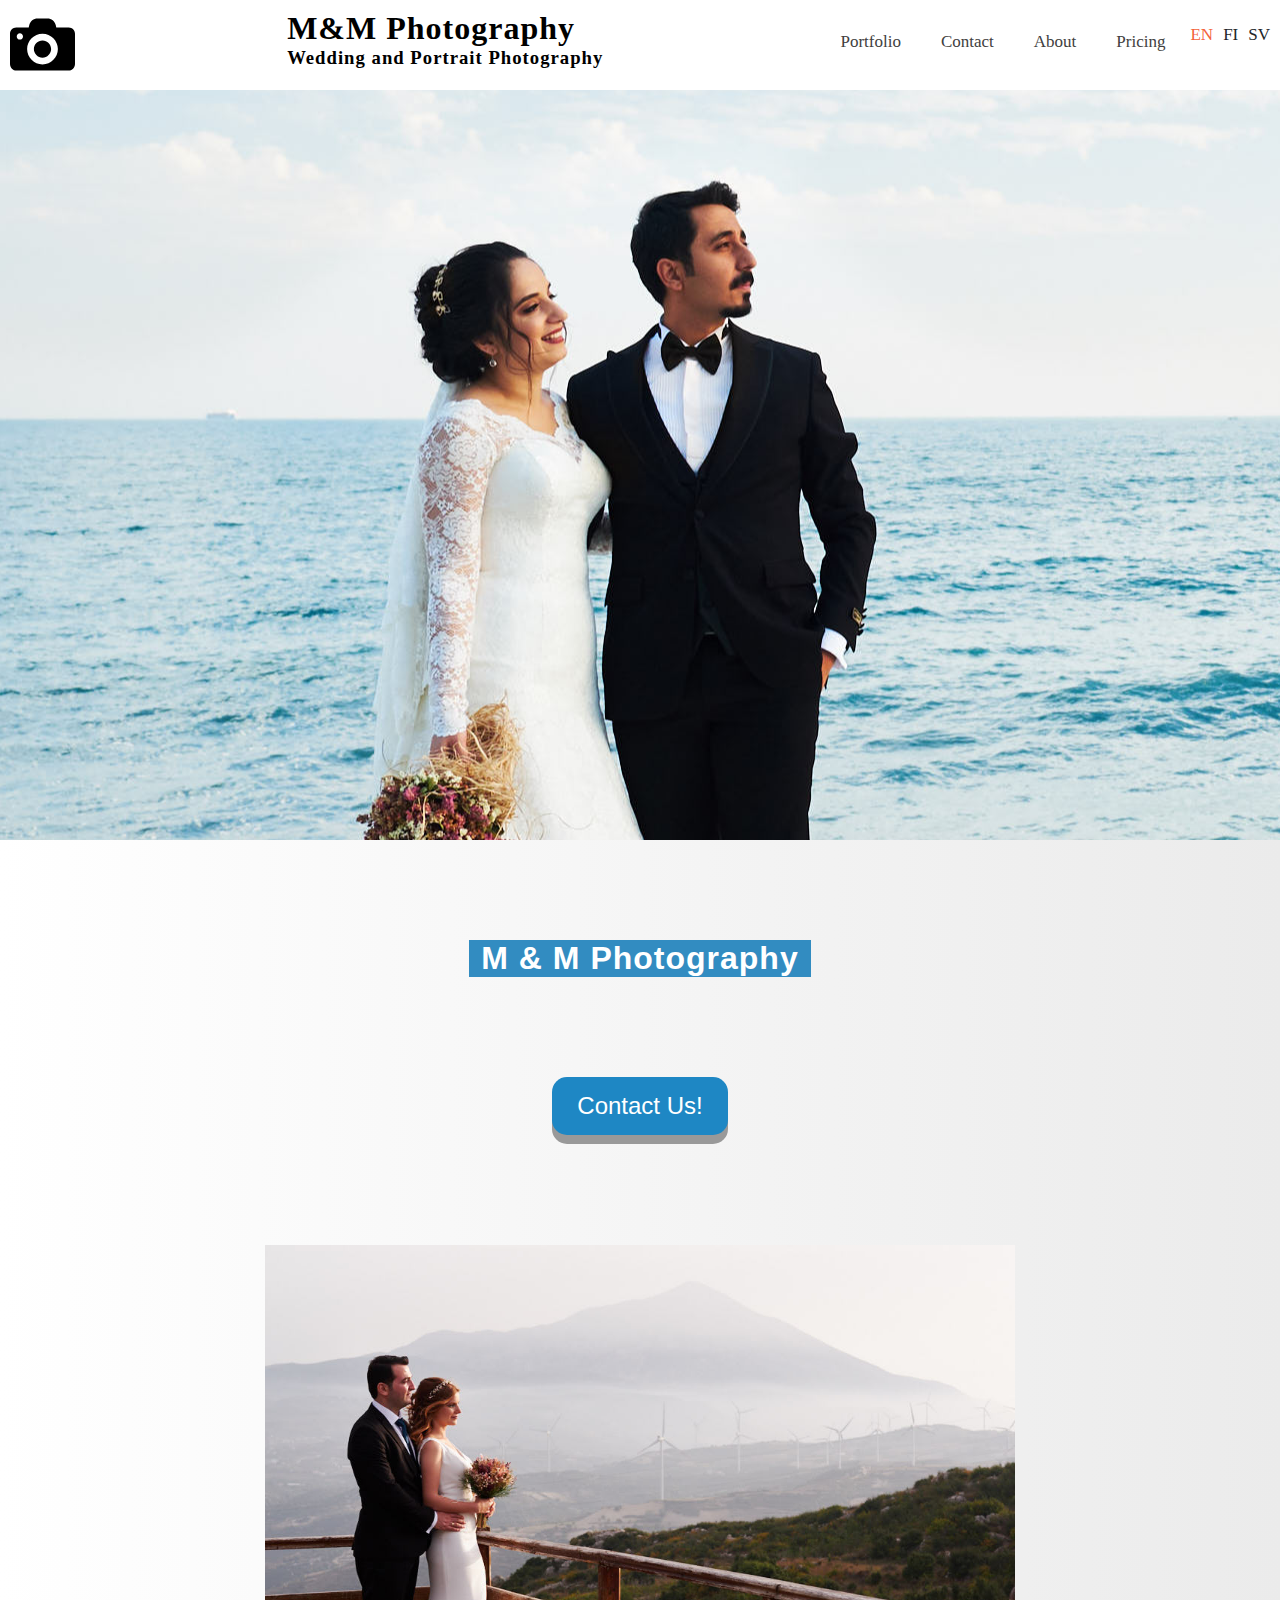
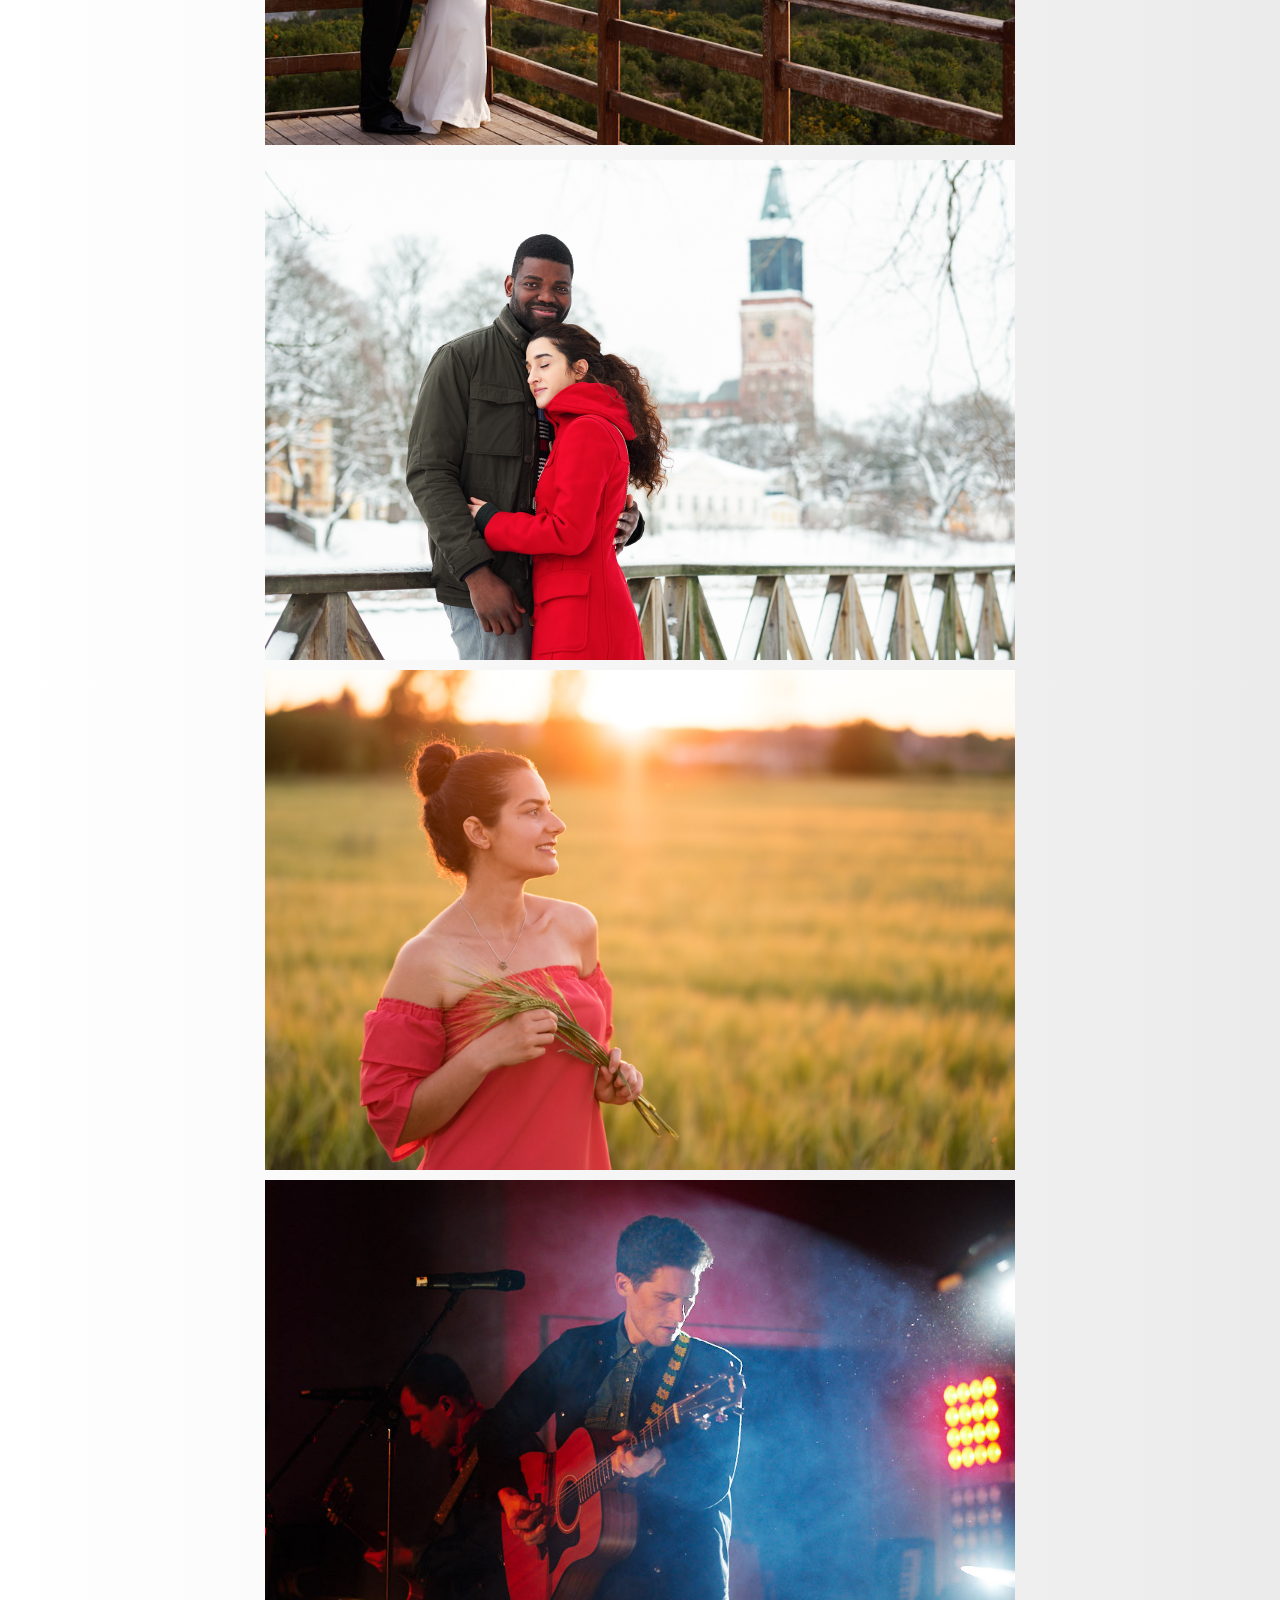
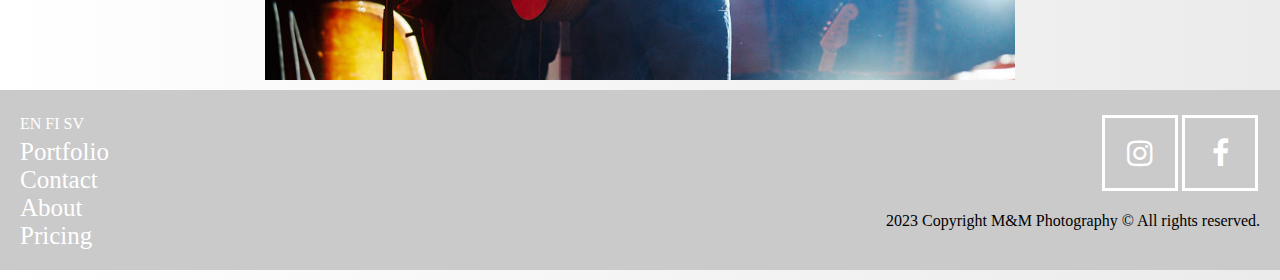
==== commit 86a36932: "updated footer and small things" ====
--- a/index.html
+++ b/index.html
@@ -2,7 +2,8 @@
 <html>
 <head>
 	<title>Static Photosite</title>
-	<link rel="stylesheet" type="text/css" href="style.css">
+    <link rel="stylesheet" href="https://cdnjs.cloudflare.com/ajax/libs/font-awesome/4.7.0/css/font-awesome.min.css">
+    <link rel="stylesheet" type="text/css" href="style.css">
     <script type="text/javascript" src="js/script.js"></script>
     <script src="https://ajax.googleapis.com/ajax/libs/jquery/3.5.1/jquery.min.js"></script>
     <script src="js/translate.js"></script>
@@ -15,12 +16,12 @@
             <img src="logo.svg" class="logo" />
             </a>
         </div>
-        <div>
+        <div class="title-element">
             <li class="list-title">
-            <div class="title-element">
+            <div>
                 <h1 class="title"><a href="index.html" class="link-none" lng-tag="title"></a></h1>
             </div>
-            <div class="title-element">
+            <div>
                 <h3 class="title-sub" lng-tag="title-sub"></h3>
             </div>
             </li>
@@ -93,9 +94,32 @@
         </div>
     </div>
 	<footer>
-        <div>
-            <p class="footer-text" lng-tag="footer">copyright</p>
+        <div class="footer-left">
+            <div class="low-menu-lang">
+                <a id="enTranslator" href="javascript:void(0);">EN</a>
+                <a id="fiTranslator" href="javascript:void(0);">FI</a>
+                <a id="svTranslator" href="javascript:void(0);">SV</a>   
+            </div>
+            <div class="low-menu">
+                <a href="portfolio.html" lng-tag="portfolio"></a>
+                <a href="contact.html" lng-tag="contact"></a>
+                <a href="about.html" lng-tag="about"></a>
+                <a href="pricing.html" lng-tag="pricing"></a>
+            </div>
+        </div>    
+        <div">   
         </div>
+        <div class="footer-right">
+            <div class="social">
+                <a href="#" class="fa fa-facebook social-fb"></a>
+                <a href="#" class="fa fa-instagram social-ig"></a>
+            </div>
+            <div>
+                <p lng-tag="footer"></p>
+            </div>
+        </div>
+        
+
     </footer>
 </body>
-</html>+</html>
--- a/style.css
+++ b/style.css
@@ -21,14 +21,70 @@
 
 footer {
   background: rgb(202, 202, 202);
-  height: 100px;
-  display: flex;
-  justify-content: center;
-  margin-top: 40px;
-}
+  height: auto;
+  margin-bottom: 10px;
+  padding: 20px 20px;
+  display: flex;
+  justify-content: space-between;
+  flex-direction: row;
+  flex-wrap: wrap;
+  font-family: 'Roboto';
+}
+
+.footer-right {
+  display:flex;
+  flex-direction: column;
+  justify-content: space-between;
+}
+
 
 .footer-text {
-  padding: 10px;
+  display:flex;
+  flex-direction: column-reverse;
+  justify-content: space-between;
+}
+
+.footer-left {
+  display:flex;
+  flex-direction: column;
+  justify-content: space-between;
+}
+
+.social {
+  display: flex;
+  flex-direction: row-reverse;
+}
+
+.social a {
+  padding: 20px;
+  font-size: 30px;
+  width: 30px;
+  text-align: center;
+  text-decoration: none;
+  margin: 5px 2px;
+}
+
+.social-ig {
+  background: rgb(202, 202, 202);;
+  color: white;
+  border-style: solid;
+}
+
+.social-fb {
+  background: rgb(202, 202, 202);;
+  color: white;
+  border-style: solid;
+}
+
+.low-menu {
+  display: flex;
+  flex-direction: column;
+  justify-content: space-evenly; 
+  font-size: 25px;
+}
+
+.low-menu-lang {
+  margin: 5px 0px;
 }
 
 h2 {
@@ -47,7 +103,7 @@
   
 a:hover {
     text-decoration: none;
-    color: rgb(233, 212, 27);
+    color: rgb(81, 169, 228);
   }
   
 a:active {
@@ -155,6 +211,10 @@
 }
 
 .title-element {
+  margin: 0px, 100px;
+}
+
+.title-element div {
   display: flex;
   align-content: left;
   text-align: left;
@@ -202,7 +262,7 @@
   display: none;
 }
 
-@media screen and (max-width: 800px) {
+@media screen and (max-width: 900px) {
   .topnav a {display: none;}
   .topnav-space {display:block;}
   .topnav a.icon {
@@ -211,7 +271,7 @@
   }
 }
 
-@media screen and (max-width: 800px) {
+@media screen and (max-width: 900px) {
   .topnav.responsive {position: relative;}
   .topnav.responsive .icon {
     position: absolute;
@@ -442,9 +502,15 @@
   height: 5px;
   background-color: black;
   margin: 6px 0;
-}
-
-.menu-icon div:hover {
-  background-color: rgb(255, 255, 255);
-
-}
+  
+}
+
+.menu-icon {
+  width: auto;
+  align-content: center;
+}
+
+.menu-icon:hover {
+  color: rgb(255, 255, 255);
+}
+
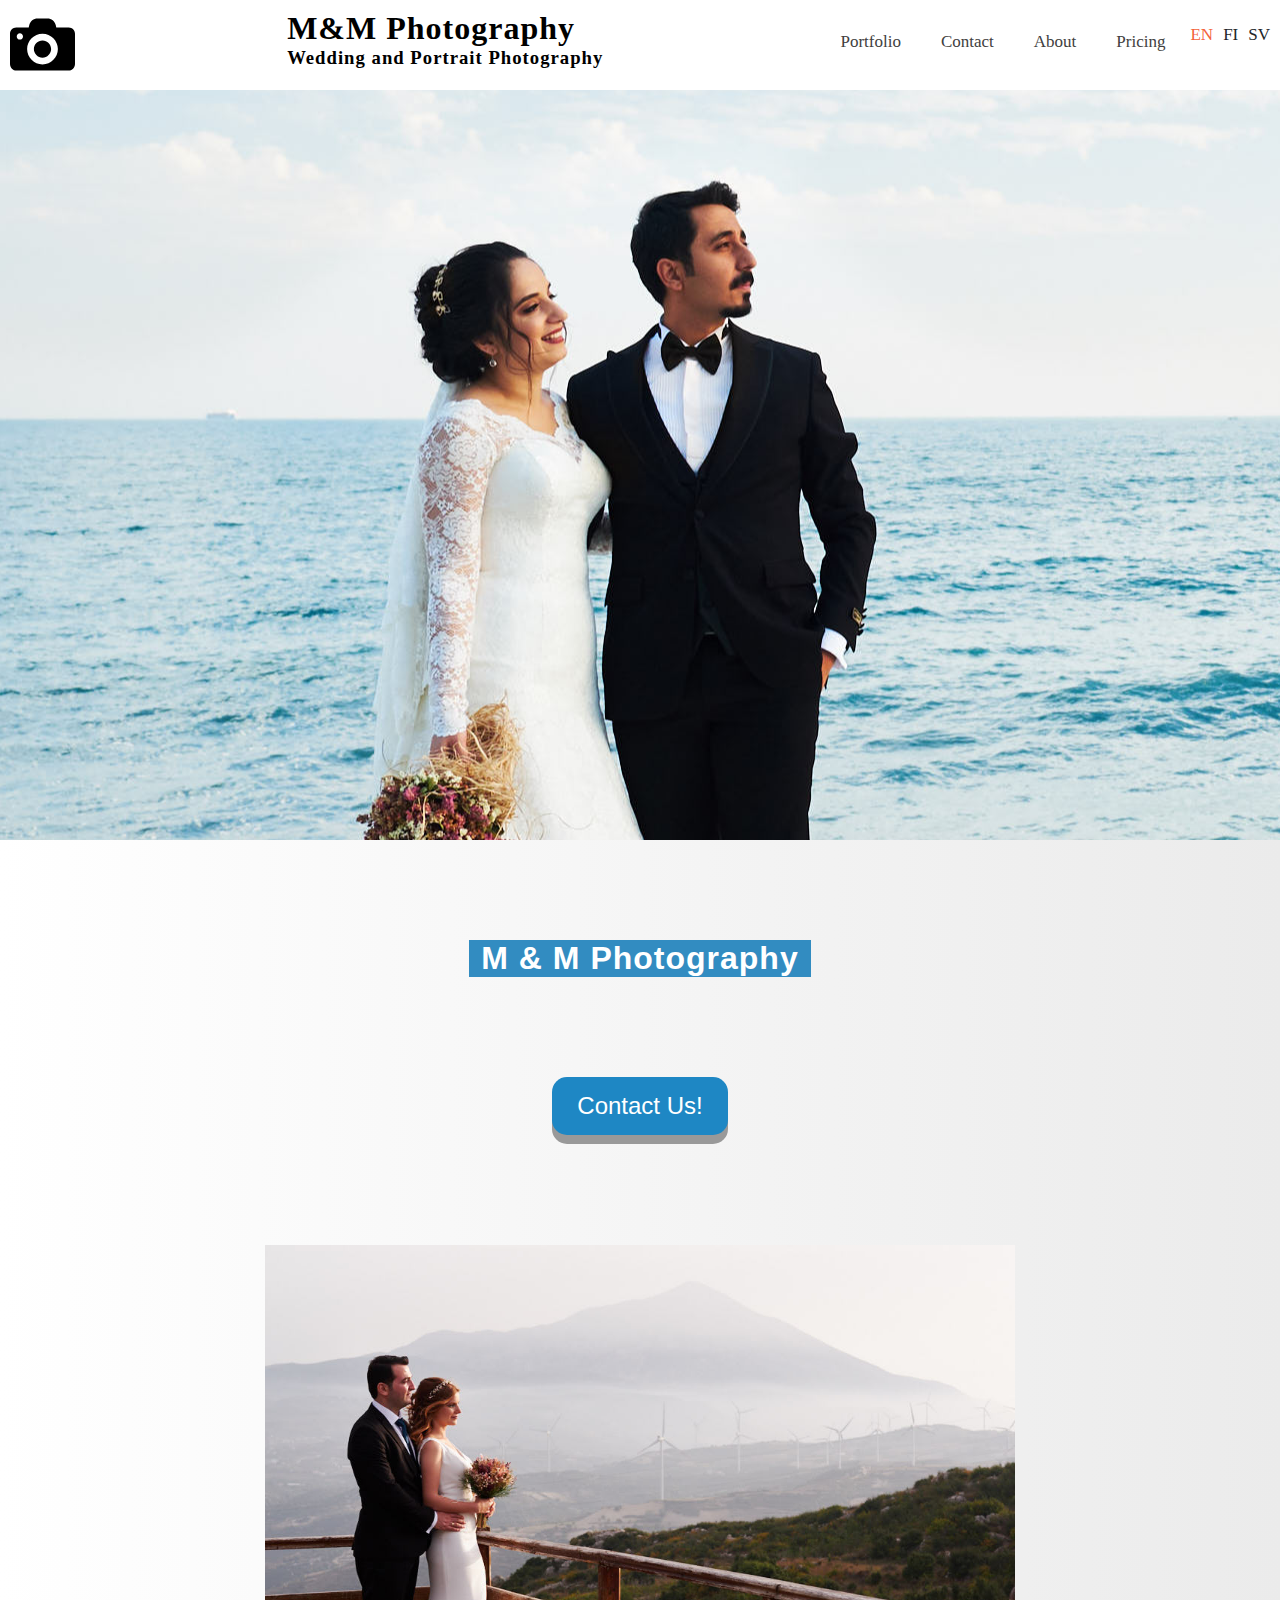
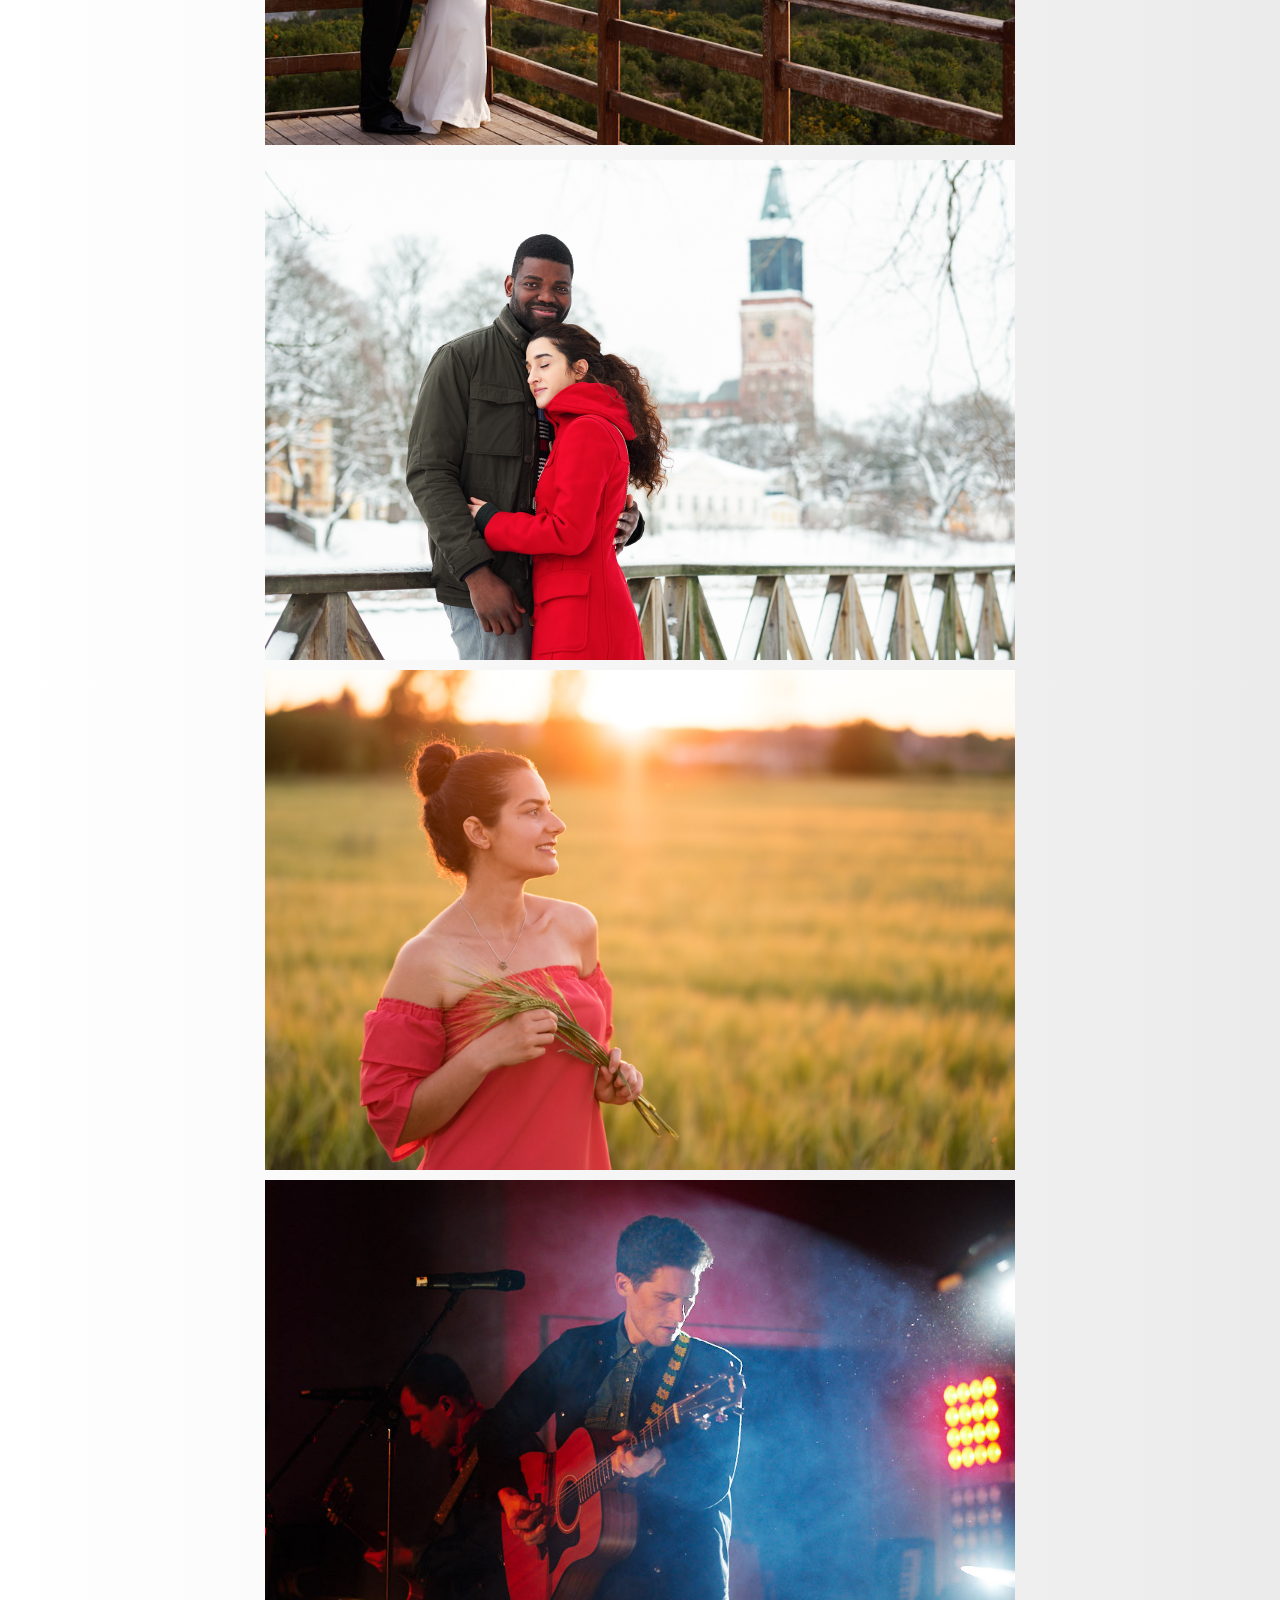
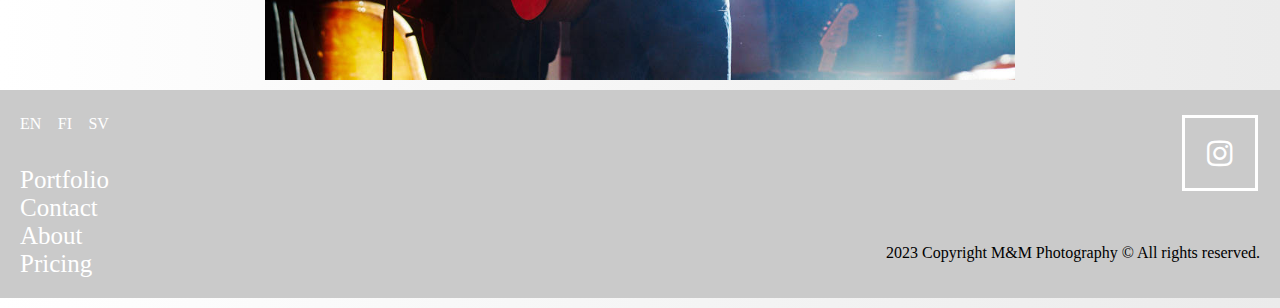
==== commit 480baec5: "updated footer and small things" ====
--- a/index.html
+++ b/index.html
@@ -111,15 +111,15 @@
         </div>
         <div class="footer-right">
             <div class="social">
-                <a href="#" class="fa fa-facebook social-fb"></a>
-                <a href="#" class="fa fa-instagram social-ig"></a>
+                <!--<a href="#" class="fa fa-facebook social-fb"></a>-->
+                <a href="https://www.instagram.com/haavalokuvaajatmjam" class="fa fa-instagram social-ig"></a>
             </div>
             <div>
+                <p></p>
+                <p></p>
                 <p lng-tag="footer"></p>
             </div>
         </div>
-        
-
     </footer>
 </body>
 </html>
--- a/style.css
+++ b/style.css
@@ -31,10 +31,17 @@
   font-family: 'Roboto';
 }
 
+footer p {
+  font-size: 16px;
+  display: flex;
+  flex-direction: column-reverse;
+}
+
 .footer-right {
-  display:flex;
+  display: flex;
   flex-direction: column;
   justify-content: space-between;
+  height: 100%;
 }
 
 
@@ -85,6 +92,8 @@
 
 .low-menu-lang {
   margin: 5px 0px;
+  display:flex;
+  justify-content: space-between;
 }
 
 h2 {
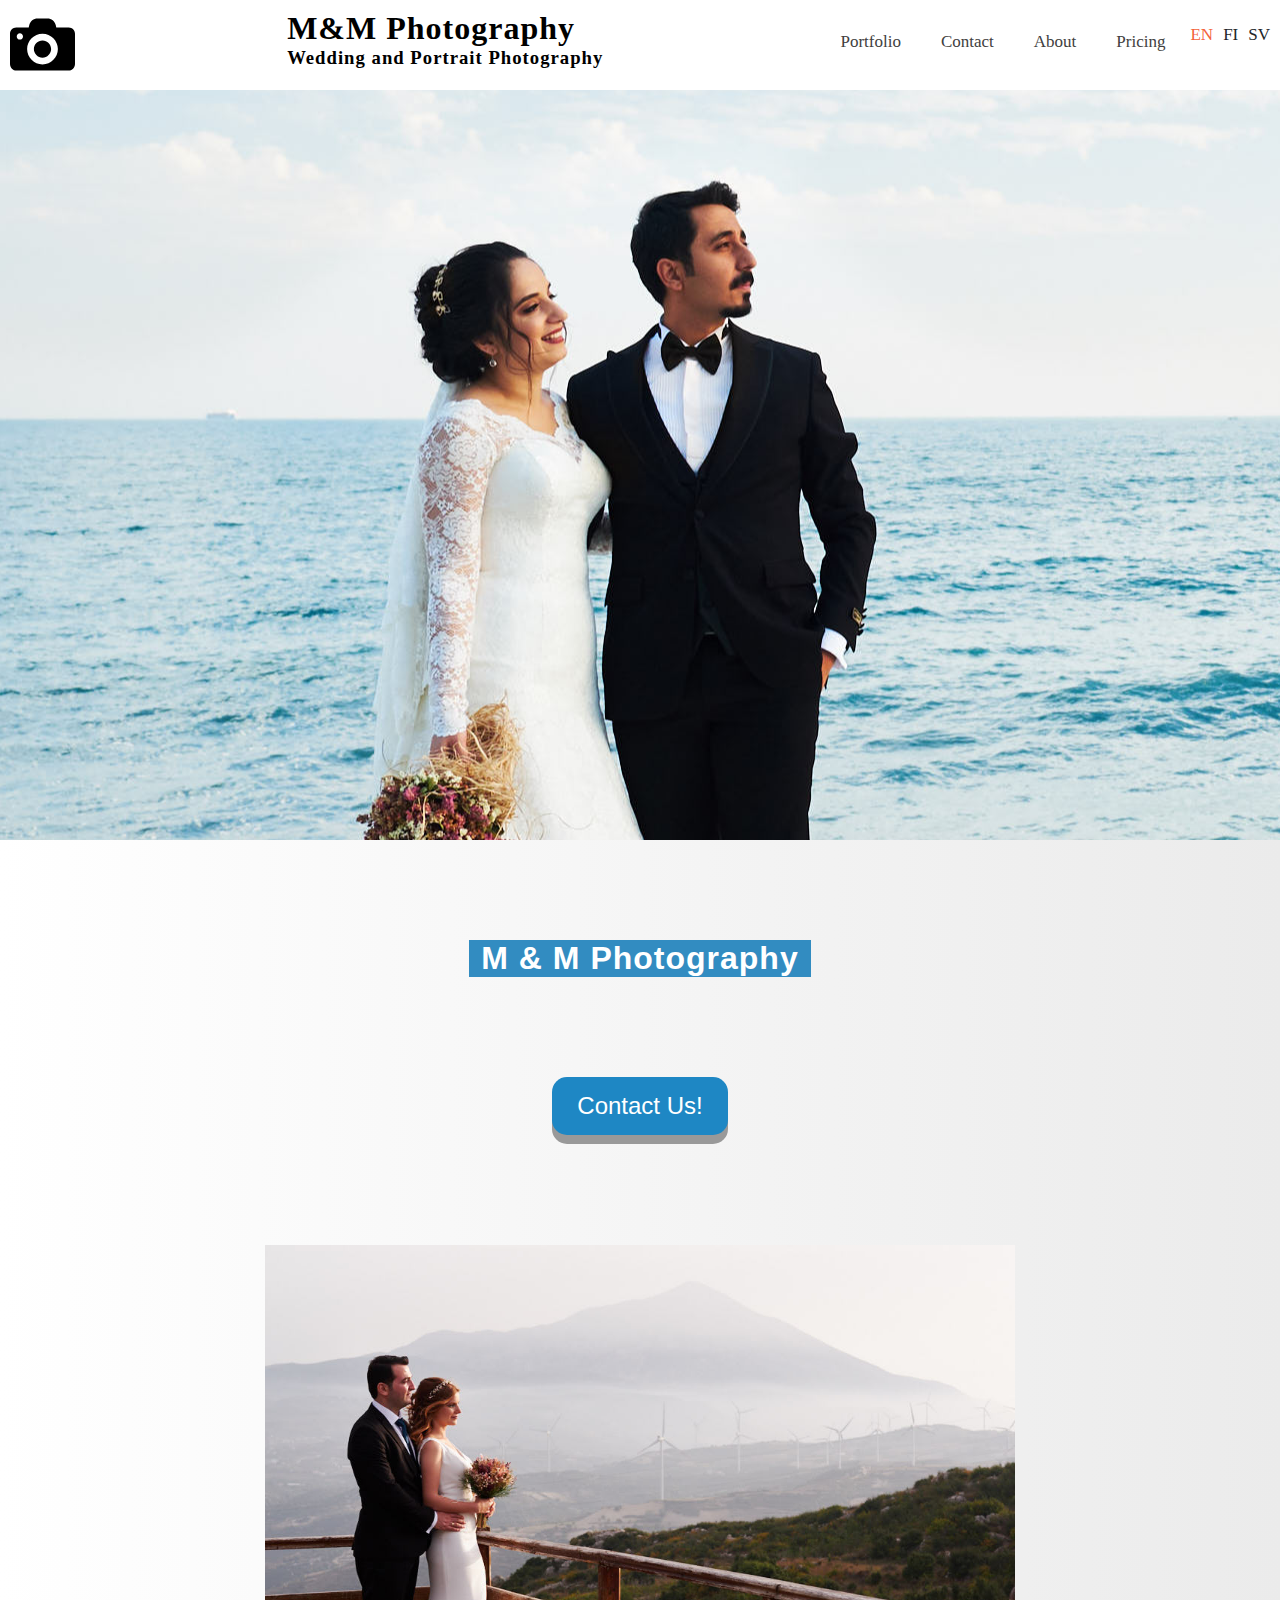
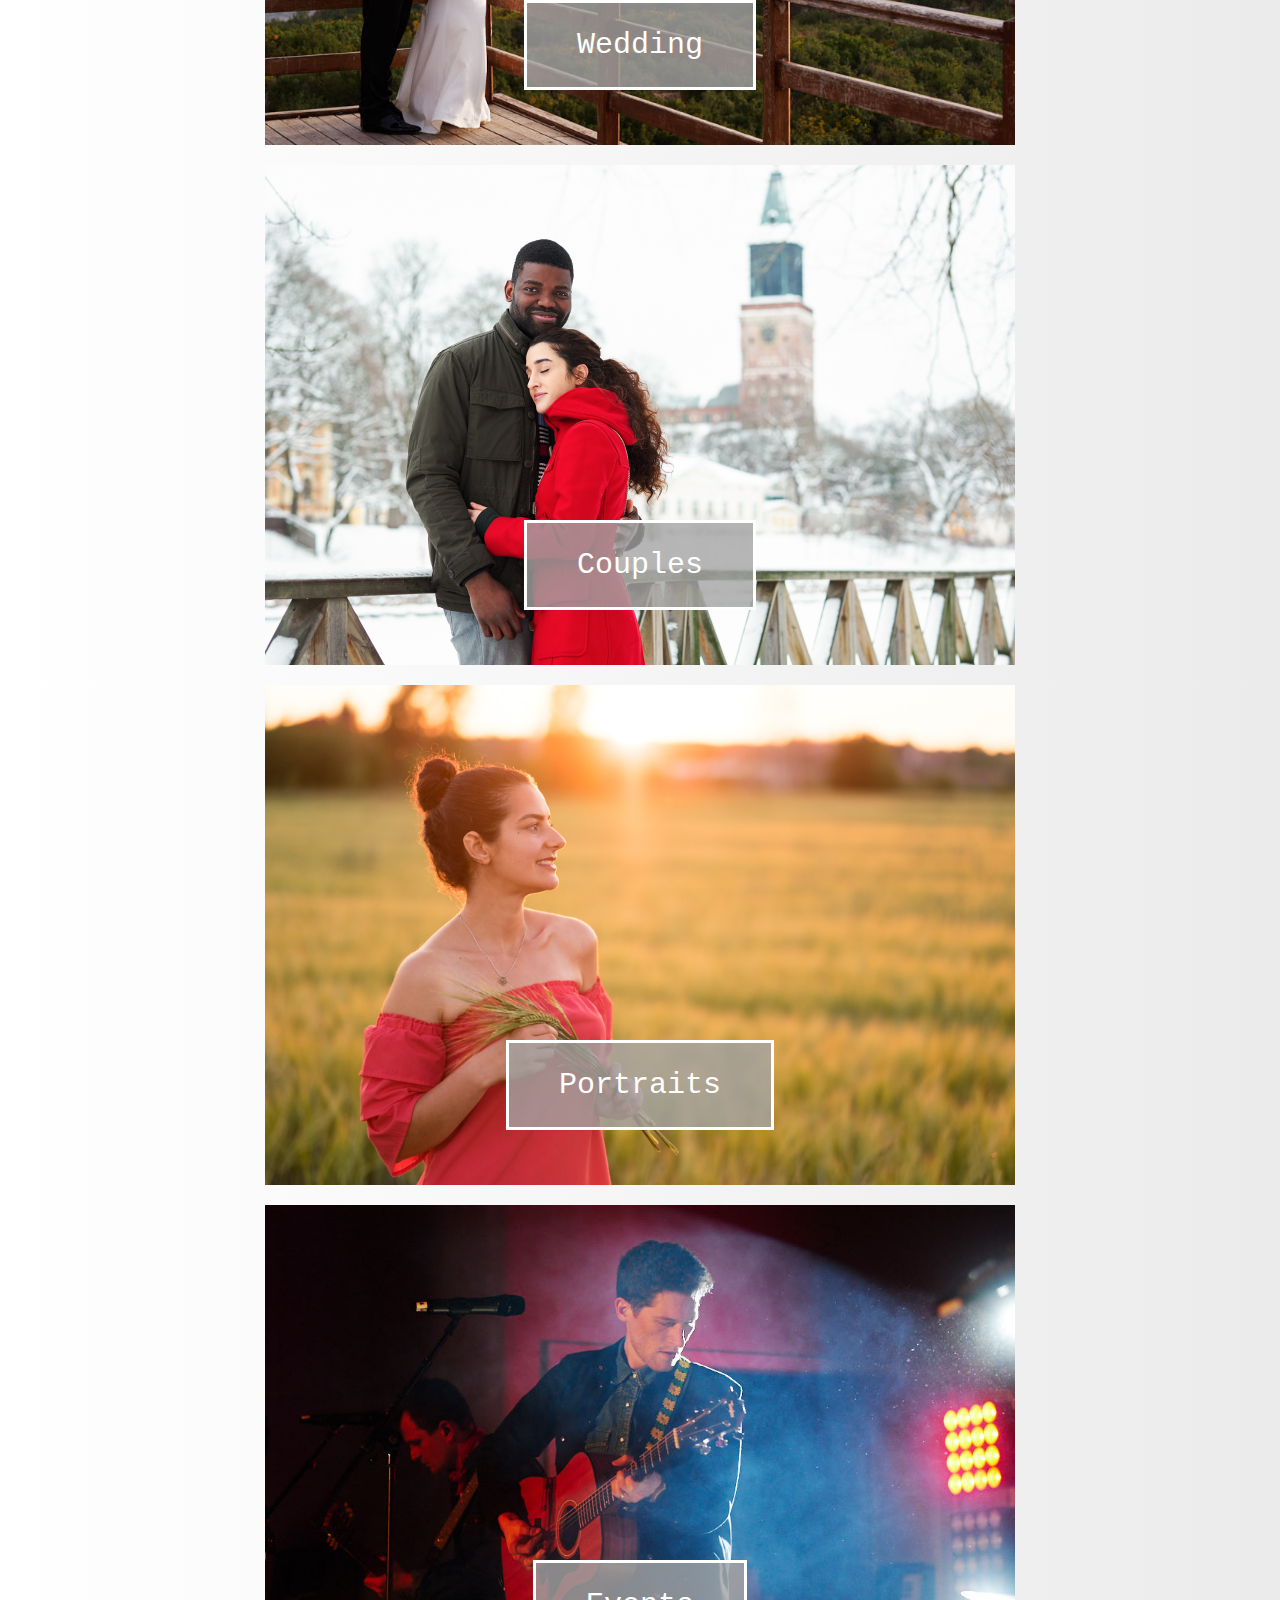
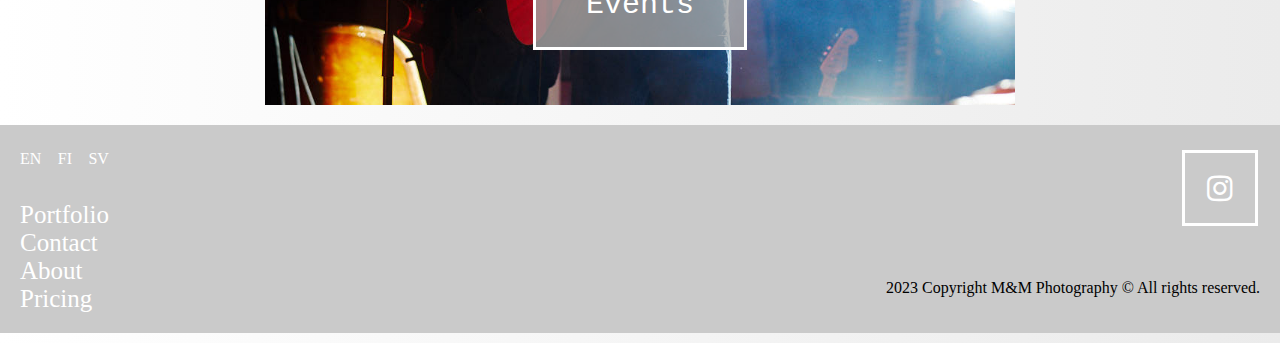
==== commit 9cb66749: "added text to main page photos" ====
--- a/index.html
+++ b/index.html
@@ -59,38 +59,30 @@
     <div class="container">
         <div class="sec-photo">
            <a href="wedding.html"> <img class="photo-frame" src="img/front-page/wedding.jpg" /></a>
-            <div class="overlay">
                 <div>
-                    <a href="wedding.html"  class="text" lng-tag="wedding">
+                    <a href="wedding.html"  class="photo-text" lng-tag="wedding">
                     </a>
                 </div>
-            </div>
         </div>
         <div class="sec-photo">
             <img class="photo-frame" src="img/front-page/couples.jpg" />
-            <div class="overlay">
                 <div>
-                     <a href="couples.html" class="text" lng-tag="couples">
+                     <a href="couples.html" class="photo-text" lng-tag="couples">
                      </a>
                 </div>
-            </div>
         </div>
         <div class="sec-photo">
             <img class="photo-frame" src="img/front-page/portrait.jpg" />
-            <div class="overlay">
                 <div>
-                     <a href="portrait.html" class="text" lng-tag="portrait">
+                     <a href="portrait.html" class="photo-text" lng-tag="portrait">
                      </a>
                 </div>
-            </div>
         </div>
         <div class="sec-photo last">
             <img class="photo-frame" src="img/front-page/event.jpg" />
-            <div class="overlay">
                 <div>
-                    <a href="event.html" class="text" lng-tag="event"></a>
+                    <a href="event.html" class="photo-text" lng-tag="event"></a>
                 </div>
-            </div>
         </div>
     </div>
 	<footer>
--- a/style.css
+++ b/style.css
@@ -366,7 +366,7 @@
 }
 
 .sec-photo {
-    margin: 10px 10px 0px 10px;
+    margin: 10px 10px 10px 10px;
     max-width: 100%;
     height: auto;
     position: relative;
@@ -409,7 +409,7 @@
 
 
 .sec-photo.last {
-   margin-bottom: 10px;
+   margin-bottom: 20px;
 }
 
 
@@ -418,56 +418,42 @@
     max-height: 500px;
     object-fit: contain;
     transition: .5s ease;
+    position: relative;
+    overflow: hidden;
+    float: left;
 }
 
 .big {
-  height: 700px;
+    height: 700px;
 }
 
 p {
     text-align: center;
 }
-
-.overlay {
+  .photo-text {
+    color: white;
+    background-color: rgb(164, 164, 164, 0.8);
+    border-style: solid;
+    padding: 25px 50px;
+    font-size: 30px;
+    top: 80%;
+    left: 50%;
+    object-fit: contain;
     position: absolute;
-    display: inline-block;
-    object-fit: contain;
-    padding: 10px;
-    top: 45%;
-    left: 50%;
-    opacity: 0;
-    transition: .5s ease;
-    
-  }
-
-  .sec-photo:hover .photoframe {
-    opacity: 0.7;
-  }
-  
-  .sec-photo:hover .overlay {
-    opacity: 0.9;
-  }
-
-  .text {
-    color: white;
-    background-color: #4177eb;
-    font-size: 16px;
-    padding: 16px 32px;
-    font-size: 20px;
-    position: absolute;
-    display: inline-block;
-    top: 50%;
-    left: 50%;
-    -webkit-transform: translate(-50%, -50%);
-    -ms-transform: translate(-50%, -50%);
-    transform: translate(-50%, -50%);
     text-align: center;
     cursor: pointer;
-  }
-
-  .text:hover {
-    color: #4177eb;
-    background-color: white;
+    transition: .5s ease;
+    -webkit-transform: translate(-50%,-50%);
+    -ms-transform: translate(-50%,-50%); 
+    transform: translate(-50%,-50%);
+  }
+
+  .photo-text:hover {
+    color: #ffffff;
+    background-color: rgb(164, 164, 164, 0.5) scale(1.1);
+    -webkit-transform: translate(-50%,-50%) scale(1.1);
+    -ms-transform: translate(-50%,-50%) scale(1.1); 
+    transform: translate(-50%,-50%) scale(1.1);
   }
 
   .home-contact {
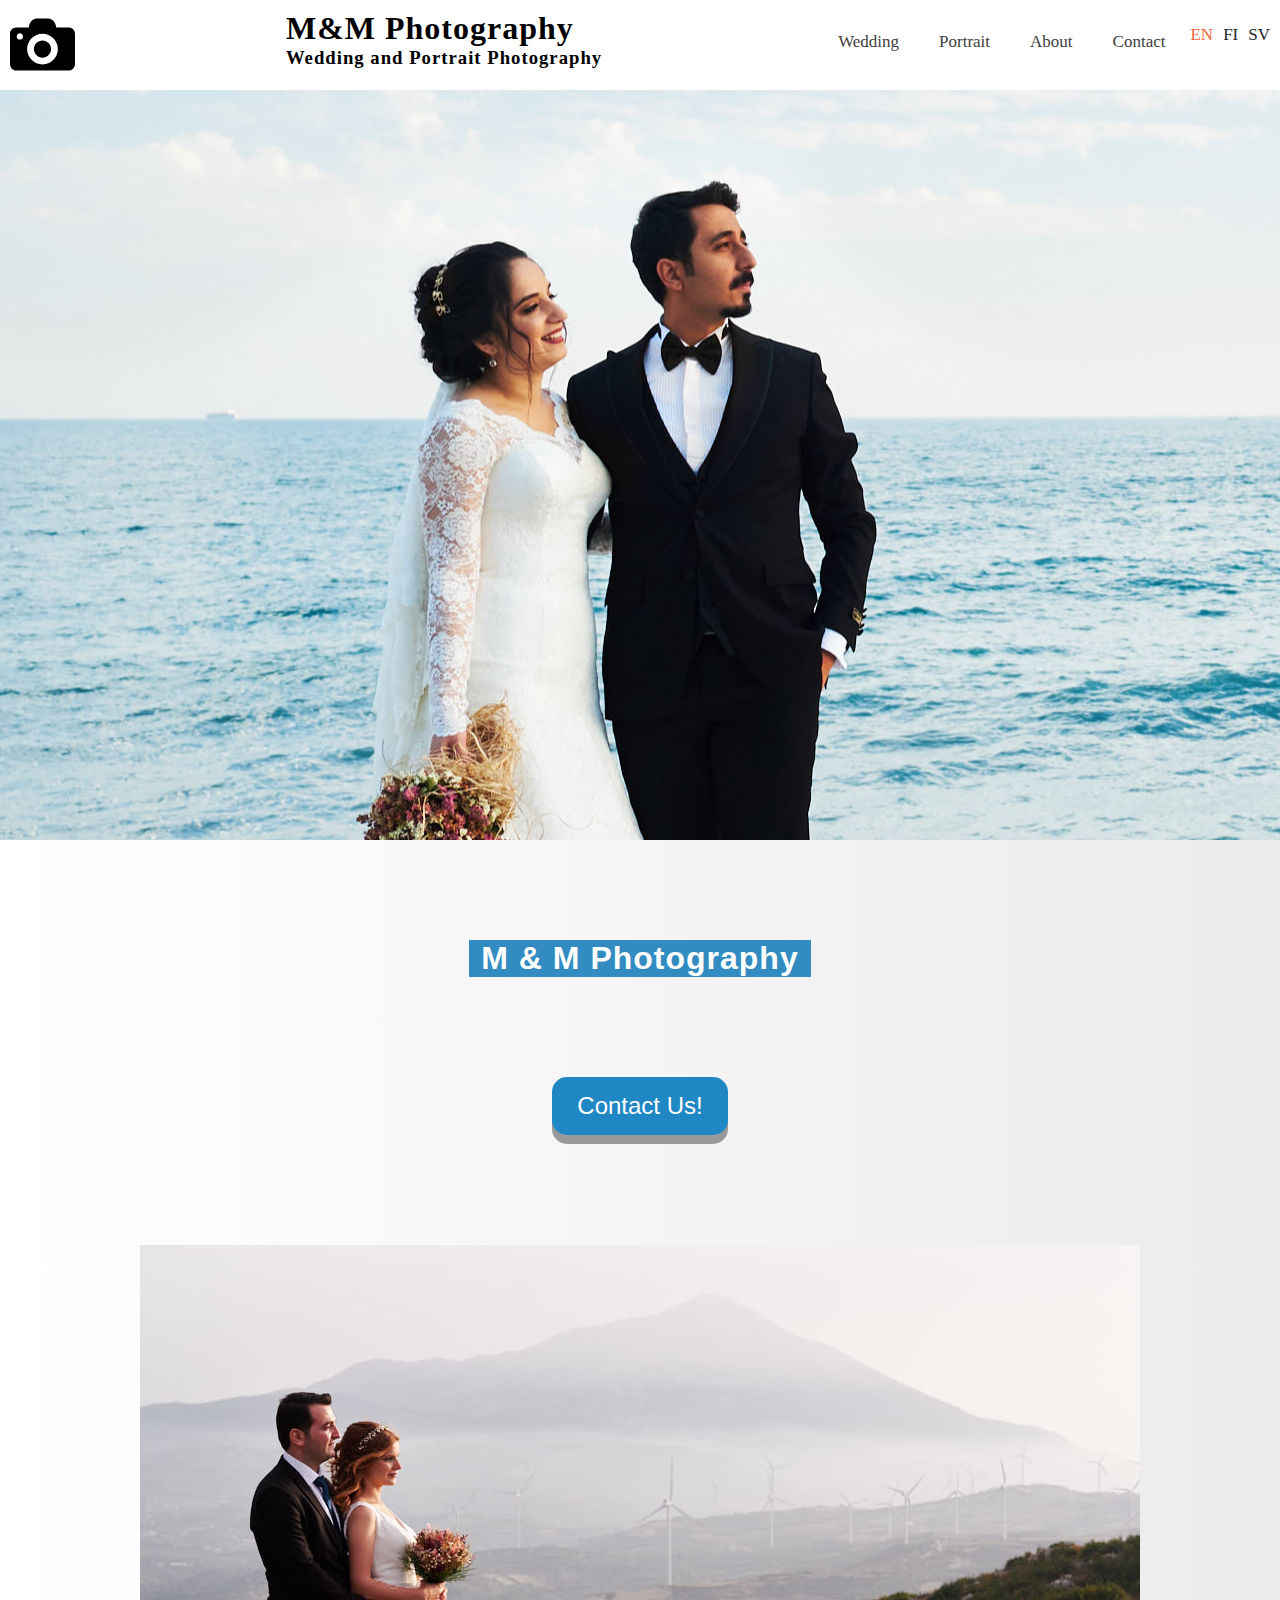
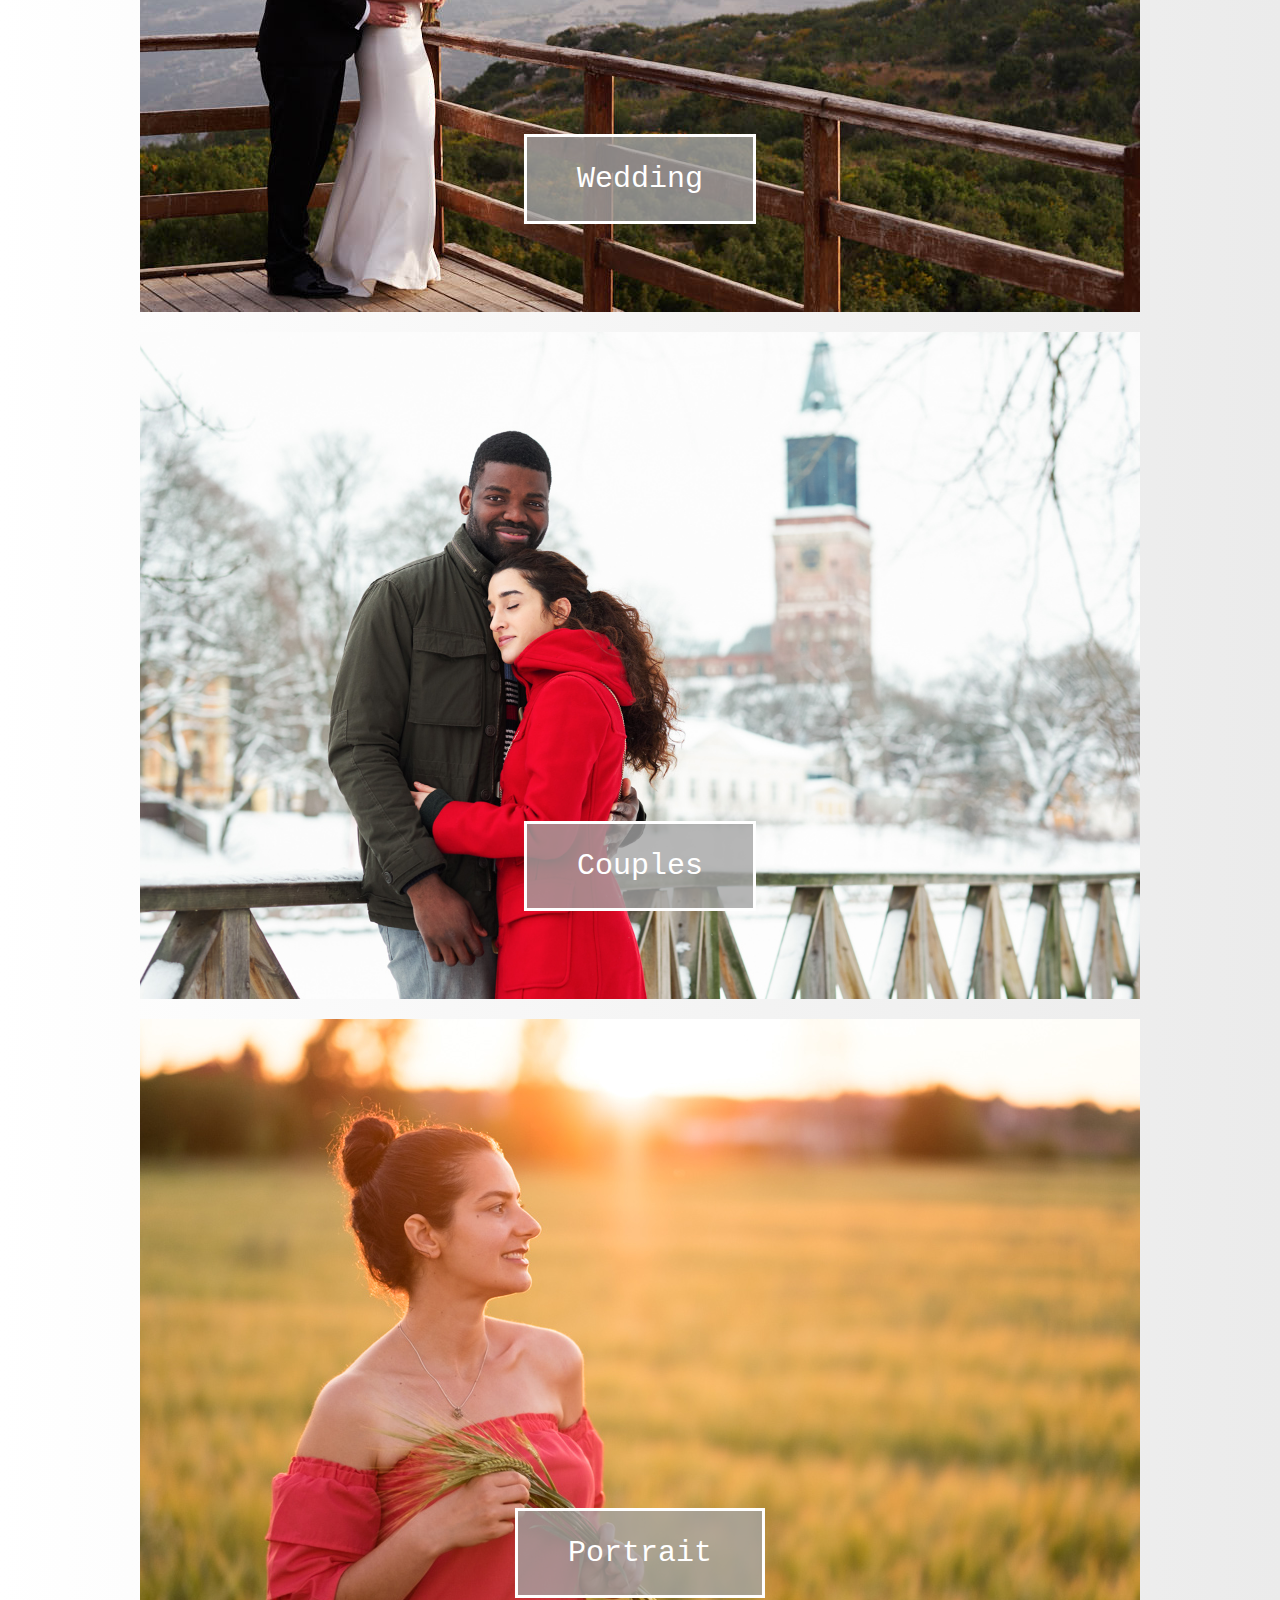
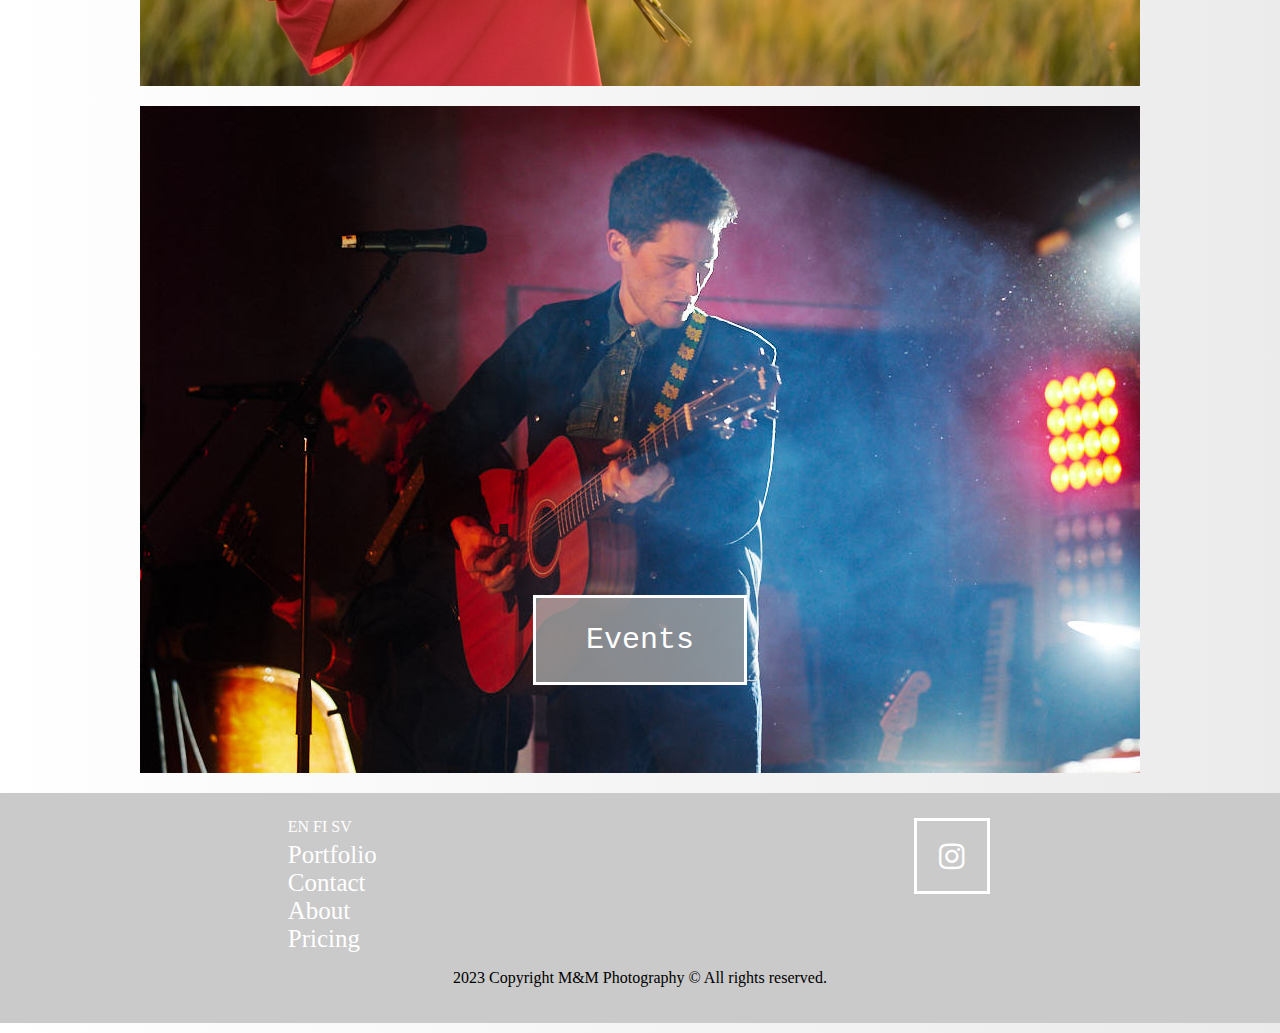
==== commit 05482dc6: "Small updates" ====
--- a/index.html
+++ b/index.html
@@ -35,10 +35,10 @@
                 </div>
             </a>
             <div class="topnav-space"></div>
-            <a href="portfolio.html" lng-tag="portfolio"></a>
+            <a href="wedding.html" lng-tag="wedding"></a>
+            <a href="pricing.html" lng-tag="portrait"></a>
+            <a href="about.html" lng-tag="about"></a>
             <a href="contact.html" lng-tag="contact"></a>
-            <a href="about.html" lng-tag="about"></a>
-            <a href="pricing.html" lng-tag="pricing"></a>
                 <a class="lang-select" id="enTranslator" href="javascript:void(0);">EN</a>
                 <a class="lang-select" id="fiTranslator" href="javascript:void(0);">FI</a>
                 <a class="lang-select" id="svTranslator" href="javascript:void(0);">SV</a>
@@ -86,31 +86,29 @@
         </div>
     </div>
 	<footer>
-        <div class="footer-left">
-            <div class="low-menu-lang">
-                <a id="enTranslator" href="javascript:void(0);">EN</a>
-                <a id="fiTranslator" href="javascript:void(0);">FI</a>
-                <a id="svTranslator" href="javascript:void(0);">SV</a>   
+        <div class="footer-container">
+            <div class="footer-left">
+                <div class="low-menu-lang">
+                    <a id="enTranslator" href="javascript:void(0);">EN</a>
+                    <a id="fiTranslator" href="javascript:void(0);">FI</a>
+                    <a id="svTranslator" href="javascript:void(0);">SV</a>   
+                </div>
+                <div class="low-menu">
+                    <a href="portfolio.html" lng-tag="portfolio"></a>
+                    <a href="contact.html" lng-tag="contact"></a>
+                    <a href="about.html" lng-tag="about"></a>
+                    <a href="pricing.html" lng-tag="pricing"></a>
+                </div>
             </div>
-            <div class="low-menu">
-                <a href="portfolio.html" lng-tag="portfolio"></a>
-                <a href="contact.html" lng-tag="contact"></a>
-                <a href="about.html" lng-tag="about"></a>
-                <a href="pricing.html" lng-tag="pricing"></a>
+            <div class="footer-right">
+                <div class="social">
+                    <!--<a href="#" class="fa fa-facebook social-fb"></a>-->
+                    <a href="https://www.instagram.com/haavalokuvaajatmjam" class="fa fa-instagram social-ig"></a>
+                </div>   
             </div>
         </div>    
-        <div">   
-        </div>
-        <div class="footer-right">
-            <div class="social">
-                <!--<a href="#" class="fa fa-facebook social-fb"></a>-->
-                <a href="https://www.instagram.com/haavalokuvaajatmjam" class="fa fa-instagram social-ig"></a>
-            </div>
-            <div>
-                <p></p>
-                <p></p>
-                <p lng-tag="footer"></p>
-            </div>
+        <div>
+            <p lng-tag="footer"></p>
         </div>
     </footer>
 </body>
--- a/style.css
+++ b/style.css
@@ -24,10 +24,6 @@
   height: auto;
   margin-bottom: 10px;
   padding: 20px 20px;
-  display: flex;
-  justify-content: space-between;
-  flex-direction: row;
-  flex-wrap: wrap;
   font-family: 'Roboto';
 }
 
@@ -37,11 +33,16 @@
   flex-direction: column-reverse;
 }
 
+.footer-container {
+  display: flex;
+  flex-direction: row;
+  justify-content: space-around;
+}
+
 .footer-right {
   display: flex;
   flex-direction: column;
   justify-content: space-between;
-  height: 100%;
 }
 
 
@@ -92,8 +93,6 @@
 
 .low-menu-lang {
   margin: 5px 0px;
-  display:flex;
-  justify-content: space-between;
 }
 
 h2 {
@@ -415,7 +414,7 @@
 
 .photo-frame {
     max-width: 100%;
-    max-height: 500px;
+    max-height: 667px;
     object-fit: contain;
     transition: .5s ease;
     position: relative;
